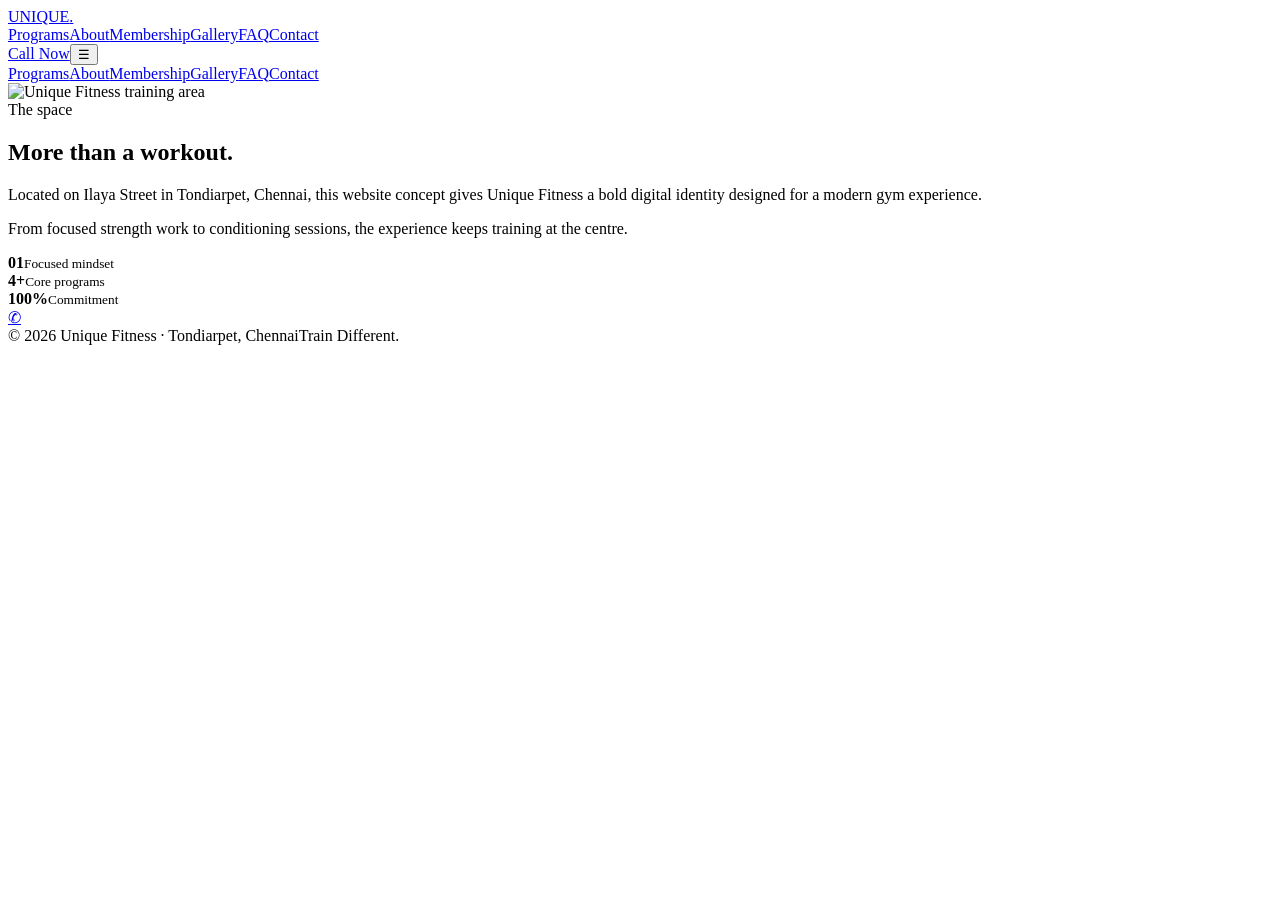
==== about.html @ 39874a00 "Add separate about.html page" ====
<!doctype html><html lang="en"><head><meta charset="utf-8"><meta name="viewport" content="width=device-width,initial-scale=1"><meta name="description" content="Unique Fitness Tondiarpet Chennai"><meta name="theme-color" content="#080808"><title>Unique Fitness | Tondiarpet</title><link rel="preconnect" href="https://fonts.googleapis.com"><link rel="preconnect" href="https://fonts.gstatic.com" crossorigin><link href="https://fonts.googleapis.com/css2?family=Inter:wght@400;500;600;700;800;900&display=swap" rel="stylesheet"><link rel="stylesheet" href="styles.css"></head><body><header class="nav"><div class="navin container"><a class="logo" href="index.html">UNIQUE<span>.</span></a><nav class="links"><a href="programs.html">Programs</a><a href="about.html">About</a><a href="membership.html">Membership</a><a href="gallery.html">Gallery</a><a href="faq.html">FAQ</a><a href="contact.html">Contact</a></nav><a class="btn" href="tel:+918778790980">Call Now</a><button class="menu" id="menuBtn">☰</button></div><div class="mobile-menu" id="mobileMenu"><a href="programs.html">Programs</a><a href="about.html">About</a><a href="membership.html">Membership</a><a href="gallery.html">Gallery</a><a href="faq.html">FAQ</a><a href="contact.html">Contact</a></div></header><main><section class="section"><div class="container about"><img class="reveal" src="https://cdn.fitimg.in/studios/studio1778489189-w6ghhswqowp0tx2ut1ac.jpg" alt="Unique Fitness training area"><div class="reveal"><div class="kicker">The space</div><h1>More than a workout.</h1><p>Located on Ilaya Street in Tondiarpet, Chennai, this website concept gives Unique Fitness a bold digital identity designed for a modern gym experience.</p><p>From focused strength work to conditioning sessions, the experience keeps training at the centre.</p><div class="stats"><div><b>01</b><small>Focused mindset</small></div><div><b>4+</b><small>Core programs</small></div><div><b>100%</b><small>Commitment</small></div></div></div></div></section></main><a class="float" href="https://wa.me/918778790980" target="_blank">✆</a><footer><div class="container foot"><span>© 2026 Unique Fitness · Tondiarpet, Chennai</span><span>Train Different.</span></div></footer><script src="script.js"></script></body></html>
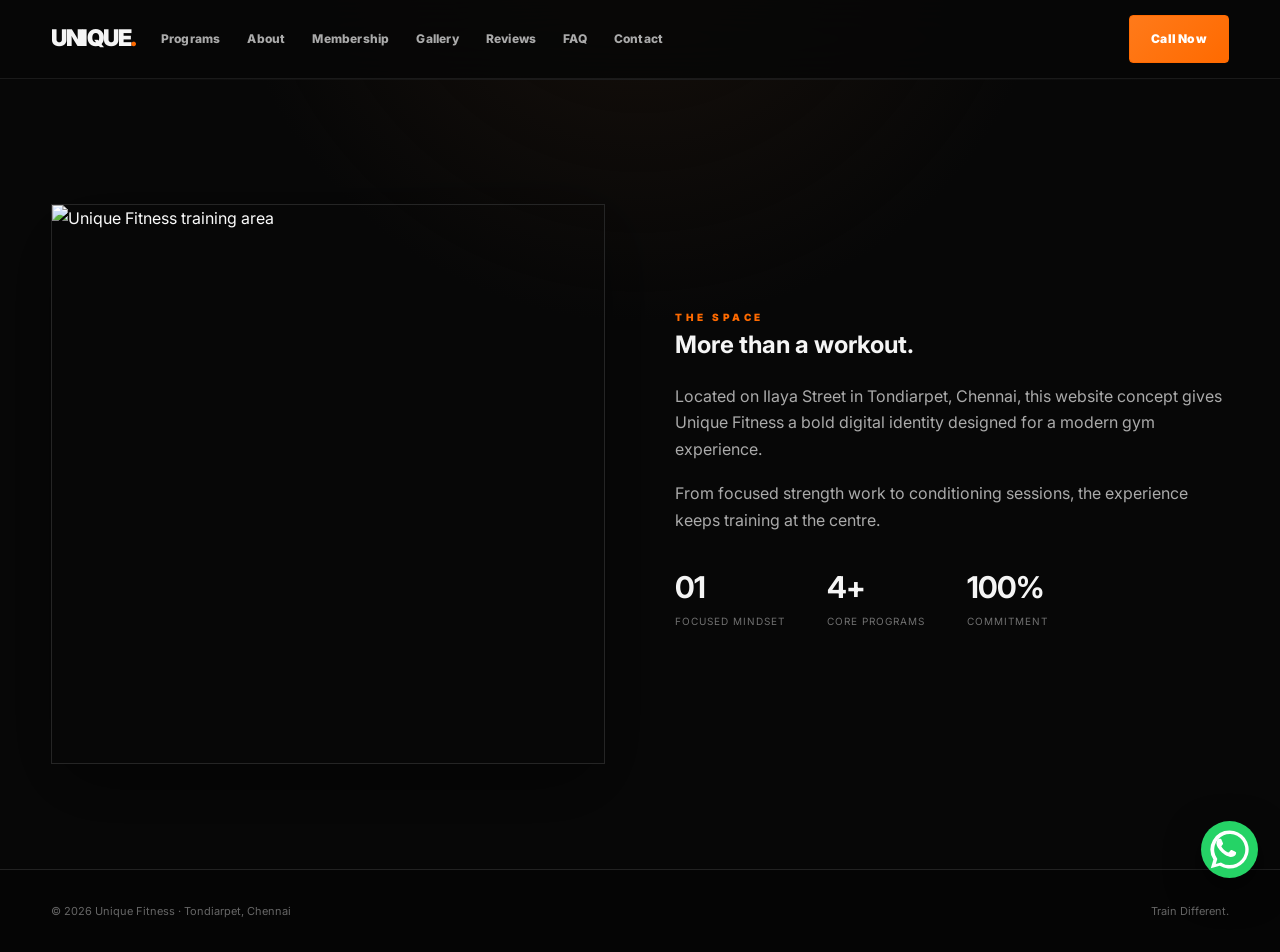
==== commit 5835fdcb: "Add Reviews navigation and exact WhatsApp-style floating icon" ====
--- a/about.html
+++ b/about.html
@@ -1 +1 @@
-<!doctype html><html lang="en"><head><meta charset="utf-8"><meta name="viewport" content="width=device-width,initial-scale=1"><meta name="description" content="Unique Fitness Tondiarpet Chennai"><meta name="theme-color" content="#080808"><title>Unique Fitness | Tondiarpet</title><link rel="preconnect" href="https://fonts.googleapis.com"><link rel="preconnect" href="https://fonts.gstatic.com" crossorigin><link href="https://fonts.googleapis.com/css2?family=Inter:wght@400;500;600;700;800;900&display=swap" rel="stylesheet"><link rel="stylesheet" href="styles.css"></head><body><header class="nav"><div class="navin container"><a class="logo" href="index.html">UNIQUE<span>.</span></a><nav class="links"><a href="programs.html">Programs</a><a href="about.html">About</a><a href="membership.html">Membership</a><a href="gallery.html">Gallery</a><a href="faq.html">FAQ</a><a href="contact.html">Contact</a></nav><a class="btn" href="tel:+918778790980">Call Now</a><button class="menu" id="menuBtn">☰</button></div><div class="mobile-menu" id="mobileMenu"><a href="programs.html">Programs</a><a href="about.html">About</a><a href="membership.html">Membership</a><a href="gallery.html">Gallery</a><a href="faq.html">FAQ</a><a href="contact.html">Contact</a></div></header><main><section class="section"><div class="container about"><img class="reveal" src="https://cdn.fitimg.in/studios/studio1778489189-w6ghhswqowp0tx2ut1ac.jpg" alt="Unique Fitness training area"><div class="reveal"><div class="kicker">The space</div><h1>More than a workout.</h1><p>Located on Ilaya Street in Tondiarpet, Chennai, this website concept gives Unique Fitness a bold digital identity designed for a modern gym experience.</p><p>From focused strength work to conditioning sessions, the experience keeps training at the centre.</p><div class="stats"><div><b>01</b><small>Focused mindset</small></div><div><b>4+</b><small>Core programs</small></div><div><b>100%</b><small>Commitment</small></div></div></div></div></section></main><a class="float" href="https://wa.me/918778790980" target="_blank">✆</a><footer><div class="container foot"><span>© 2026 Unique Fitness · Tondiarpet, Chennai</span><span>Train Different.</span></div></footer><script src="script.js"></script></body></html>+<!doctype html><html lang="en"><head><meta charset="utf-8"><meta name="viewport" content="width=device-width,initial-scale=1"><meta name="description" content="Unique Fitness Tondiarpet Chennai"><meta name="theme-color" content="#080808"><title>Unique Fitness | Tondiarpet</title><link rel="preconnect" href="https://fonts.googleapis.com"><link rel="preconnect" href="https://fonts.gstatic.com" crossorigin><link href="https://fonts.googleapis.com/css2?family=Inter:wght@400;500;600;700;800;900&display=swap" rel="stylesheet"><link rel="stylesheet" href="styles.css"></head><body><header class="nav"><div class="navin container"><a class="logo" href="index.html">UNIQUE<span>.</span></a><nav class="links"><a href="programs.html">Programs</a><a href="about.html">About</a><a href="membership.html">Membership</a><a href="gallery.html">Gallery</a><a href="reviews.html">Reviews</a><a href="faq.html">FAQ</a><a href="contact.html">Contact</a></nav><a class="btn" href="tel:+918778790980">Call Now</a><button class="menu" id="menuBtn">☰</button></div><div class="mobile-menu" id="mobileMenu"><a href="programs.html">Programs</a><a href="about.html">About</a><a href="membership.html">Membership</a><a href="gallery.html">Gallery</a><a href="reviews.html">Reviews</a><a href="faq.html">FAQ</a><a href="contact.html">Contact</a></div></header><main><section class="section"><div class="container about"><img class="reveal" src="https://cdn.fitimg.in/studios/studio1778489189-w6ghhswqowp0tx2ut1ac.jpg" alt="Unique Fitness training area"><div class="reveal"><div class="kicker">The space</div><h1>More than a workout.</h1><p>Located on Ilaya Street in Tondiarpet, Chennai, this website concept gives Unique Fitness a bold digital identity designed for a modern gym experience.</p><p>From focused strength work to conditioning sessions, the experience keeps training at the centre.</p><div class="stats"><div><b>01</b><small>Focused mindset</small></div><div><b>4+</b><small>Core programs</small></div><div><b>100%</b><small>Commitment</small></div></div></div></div></section></main><a class="float" href="https://wa.me/918778790980" target="_blank" rel="noopener" aria-label="Chat on WhatsApp"><svg viewBox="0 0 32 32" aria-hidden="true"><path fill="white" d="M19.11 17.19c-.27-.14-1.6-.79-1.85-.88-.25-.09-.43-.14-.61.14-.18.27-.7.88-.86 1.06-.16.18-.32.2-.59.07-.27-.14-1.14-.42-2.17-1.34-.8-.71-1.34-1.58-1.5-1.85-.16-.27-.02-.42.12-.56.12-.12.27-.32.41-.48.14-.16.18-.27.27-.45.09-.18.05-.34-.02-.48-.07-.14-.61-1.47-.84-2.01-.22-.53-.45-.46-.61-.47h-.52c-.18 0-.48.07-.73.34-.25.27-.95.93-.95 2.26s.98 2.62 1.11 2.8c.14.18 1.92 2.93 4.65 4.11.65.28 1.16.45 1.56.58.65.21 1.24.18 1.71.11.52-.08 1.6-.66 1.82-1.29.23-.63.23-1.17.16-1.29-.07-.11-.25-.18-.52-.32z"/><path fill="white" d="M16.02 5.33a10.67 10.67 0 0 0-9.05 16.32L5.5 26.5l4.99-1.42a10.67 10.67 0 1 0 5.53-19.75zm0 19.42a8.73 8.73 0 0 1-4.45-1.22l-.32-.19-2.96.84.86-2.88-.21-.33a8.73 8.73 0 1 1 7.08 3.78z"/></svg></a><footer><div class="container foot"><span>© 2026 Unique Fitness · Tondiarpet, Chennai</span><span>Train Different.</span></div></footer><script src="script.js"></script></body></html>
--- a/styles.css
+++ b/styles.css
@@ -0,0 +1,158 @@
+:root{
+  --bg:#070707;--bg2:#0b0b0b;--panel:#101010;--panel2:#141414;--line:#242424;
+  --line2:#303030;--muted:#969696;--muted2:#6f6f6f;--orange:#ff6a00;--orange2:#ff7a1a;
+  --white:#f5f5f5;--shadow:0 24px 70px rgba(0,0,0,.45)
+}
+*{box-sizing:border-box;margin:0;padding:0}
+html{scroll-behavior:smooth;background:var(--bg)}
+body{font-family:Inter,Arial,sans-serif;background:radial-gradient(circle at 50% -10%,#17100b 0,transparent 34%),var(--bg);color:var(--white);line-height:1.65;overflow-x:hidden}
+body:before{content:"";position:fixed;inset:0;pointer-events:none;opacity:.035;background-image:linear-gradient(rgba(255,255,255,.5) 1px,transparent 1px),linear-gradient(90deg,rgba(255,255,255,.5) 1px,transparent 1px);background-size:60px 60px;mask-image:linear-gradient(to bottom,#000,transparent 75%);z-index:-1}
+a{text-decoration:none;color:inherit}
+img{display:block;max-width:100%}
+button,input,textarea{font:inherit}
+.container{width:min(1180px,92%);margin:auto}
+
+/* Navigation */
+.nav{position:sticky;top:0;z-index:99;background:rgba(7,7,7,.82);backdrop-filter:blur(20px);border-bottom:1px solid rgba(255,255,255,.08)}
+.navin{height:78px;display:flex;align-items:center;justify-content:space-between;gap:25px}
+.logo{font-size:23px;font-weight:900;letter-spacing:-1.5px}
+.logo span,.orange{color:var(--orange)}
+.links{display:flex;align-items:center;gap:27px;color:#aaa;font-size:12px;font-weight:800;letter-spacing:.2px}
+.links a{position:relative;transition:.25s}
+.links a:after{content:"";position:absolute;left:0;right:100%;bottom:-9px;height:2px;background:var(--orange);transition:.25s}
+.links a:hover{color:#fff}.links a:hover:after{right:0}
+.navin>.btn{margin-left:auto}
+.btn{display:inline-flex;align-items:center;justify-content:center;gap:8px;background:linear-gradient(135deg,var(--orange2),var(--orange));color:#fff;border:1px solid var(--orange);padding:13px 21px;border-radius:4px;font-size:12px;font-weight:900;letter-spacing:.2px;transition:transform .25s,box-shadow .25s,filter .25s}
+.btn:hover{transform:translateY(-3px);box-shadow:0 12px 28px rgba(255,106,0,.2);filter:brightness(1.08)}
+.btn.outline{background:rgba(255,255,255,.02);border-color:#454545;color:#eee}
+.btn.outline:hover{border-color:var(--orange);background:rgba(255,106,0,.06)}
+.menu{display:none;background:none;border:0;color:#fff;font-size:26px;cursor:pointer}
+.mobile-menu{display:none}
+
+/* Global sections */
+main{position:relative}
+.section{padding:105px 0;position:relative}
+.section:before{content:"";position:absolute;top:0;left:4%;right:4%;height:1px;background:linear-gradient(90deg,transparent,#1d1d1d,transparent)}
+.head{margin-bottom:48px}
+.head h1,.head h2{font-size:clamp(42px,6vw,72px);line-height:.98;letter-spacing:-4px;margin:11px 0 16px}
+.kicker{color:var(--orange);font-size:10px;font-weight:900;letter-spacing:3.5px;text-transform:uppercase}
+.muted{color:var(--muted);max-width:650px}
+.demo-note{font-size:10px;color:#666;margin:13px 0}
+
+/* Cards */
+.grid3,.grid4,.plans,.contact{display:grid;gap:15px}
+.grid3{grid-template-columns:repeat(3,1fr)}
+.grid4{grid-template-columns:repeat(4,1fr)}
+.plans{grid-template-columns:repeat(3,1fr)}
+.card,.plan,.contact-card,.faq{background:linear-gradient(145deg,rgba(255,255,255,.035),rgba(255,255,255,.012));border:1px solid var(--line);box-shadow:0 10px 40px rgba(0,0,0,.18)}
+.card{min-height:225px;padding:30px;position:relative;overflow:hidden;transition:.3s}
+.card:before{content:"";position:absolute;inset:auto -30% -65% 20%;height:150px;background:radial-gradient(circle,rgba(255,106,0,.14),transparent 65%);opacity:0;transition:.3s}
+.card:hover{border-color:rgba(255,106,0,.65);transform:translateY(-7px);box-shadow:var(--shadow)}
+.card:hover:before{opacity:1}
+.card h3{margin:48px 0 9px;font-size:20px;letter-spacing:-.5px}
+.card p{color:#8d8d8d;font-size:13px;line-height:1.7}
+.icon{color:var(--orange);font-size:25px;font-weight:700}
+.num{position:absolute;right:22px;top:19px;color:#444;font-size:10px;font-weight:900;letter-spacing:1px}
+
+/* About */
+.about{display:grid;grid-template-columns:1fr 1fr;gap:70px;align-items:center}
+.about img{height:560px;width:100%;object-fit:cover;border:1px solid #292929;box-shadow:var(--shadow);filter:saturate(.9) contrast(1.05)}
+.about p{color:#aaa;margin:18px 0}
+.stats{display:flex;gap:42px;margin:30px 0}
+.stats b{font-size:30px;letter-spacing:-1px}
+.stats small{display:block;color:#707070;font-size:10px;text-transform:uppercase;letter-spacing:1px}
+
+/* Membership */
+.plan{padding:32px;position:relative;transition:.3s}
+.plan:hover{transform:translateY(-6px);border-color:#444}
+.plan.featured{border-color:var(--orange);box-shadow:0 20px 60px rgba(255,106,0,.08)}
+.plan h3{font-size:21px}
+.price{font-size:30px;font-weight:900;margin:20px 0 7px;letter-spacing:-1px}
+.price small{font-size:10px;color:#777;font-weight:500}
+.plan ul{list-style:none;margin:18px 0 28px}
+.plan li{padding:10px 0;border-bottom:1px solid #222;color:#999;font-size:13px}
+.plan li:before{content:"✓";color:var(--orange);font-weight:900;margin-right:10px}
+.badge{position:absolute;right:18px;top:18px;background:var(--orange);color:#080808;padding:6px 9px;font-size:8px;font-weight:900;letter-spacing:1px}
+
+/* Gallery */
+.gallery{display:grid;grid-template-columns:1.4fr 1fr 1fr;grid-template-rows:270px 270px;gap:12px}
+.gallery img{width:100%;height:100%;object-fit:cover;border:1px solid #222;filter:saturate(.8);transition:.4s}
+.gallery img:hover{filter:saturate(1) brightness(1.12);transform:scale(1.01)}
+.gallery img:first-child{grid-row:span 2}
+
+/* FAQ */
+.faq{padding:0 28px}
+.faq details{padding:23px 0;border-bottom:1px solid #282828}
+.faq details:last-child{border-bottom:0}
+.faq summary{cursor:pointer;font-weight:800;list-style:none;display:flex;justify-content:space-between;gap:25px}
+.faq summary::-webkit-details-marker{display:none}
+.faq summary:after{content:"+";color:var(--orange);font-size:20px}
+.faq details[open] summary:after{content:"−"}
+.faq p{color:#8d8d8d;padding:14px 35px 2px 0;font-size:13px}
+
+/* Contact */
+.contact{grid-template-columns:1fr 1fr;gap:18px}
+.contact-card{padding:28px;margin-bottom:14px}
+.contact-card h3{margin-bottom:7px}
+.contact-card p{color:#999;font-size:13px}
+.contact-card a{color:var(--orange);font-weight:800}
+.form{background:linear-gradient(145deg,#121212,#0d0d0d);border:1px solid #272727;padding:28px;box-shadow:var(--shadow)}
+.field{margin-bottom:14px}
+.field label{display:block;color:#777;font-size:10px;font-weight:800;text-transform:uppercase;letter-spacing:1px;margin-bottom:7px}
+.field input,.field textarea{width:100%;background:#080808;border:1px solid #292929;color:#fff;padding:13px;border-radius:3px;outline:none;transition:.2s}
+.field input:focus,.field textarea:focus{border-color:var(--orange);box-shadow:0 0 0 3px rgba(255,106,0,.08)}
+.field textarea{min-height:115px;resize:vertical}
+.form .btn{width:100%}
+.map{width:100%;height:410px;border:1px solid #242424;filter:grayscale(1) contrast(1.05);box-shadow:var(--shadow)}
+
+/* CTA */
+.cta{background:linear-gradient(135deg,#ff7614,#e95700);color:#080808;padding:62px;display:flex;align-items:center;justify-content:space-between;gap:30px;position:relative;overflow:hidden;box-shadow:0 25px 70px rgba(255,106,0,.1)}
+.cta:after{content:"";position:absolute;width:400px;height:400px;right:-130px;top:-210px;border:1px solid rgba(0,0,0,.16);border-radius:50%;box-shadow:0 0 0 45px rgba(0,0,0,.06),0 0 0 90px rgba(0,0,0,.04)}
+.cta>*{position:relative;z-index:1}
+.cta h2{font-size:clamp(36px,5vw,62px);line-height:.95;letter-spacing:-3px}
+.cta .kicker{color:#111}
+
+/* Floating + footer */
+.float{position:fixed;right:22px;bottom:22px;background:#25d366;color:#fff;width:57px;height:57px;border-radius:50%;display:grid;place-items:center;z-index:90;font-size:21px;box-shadow:0 12px 35px rgba(0,0,0,.55);transition:.25s}
+.float:hover{transform:translateY(-4px) scale(1.04)}
+footer{border-top:1px solid #222;padding:32px 0;color:#666;font-size:11px;background:#050505}
+.foot{display:flex;justify-content:space-between;gap:20px}
+
+/* Inner page polish */
+main>.section:first-child{padding-top:125px}
+main>.section:first-child .head{max-width:800px}
+main>.section:first-child .head h1{font-size:clamp(52px,8vw,88px)}
+.reveal{opacity:0;transform:translateY(20px);transition:opacity .7s ease,transform .7s ease}
+.reveal.show{opacity:1;transform:none}
+
+/* Responsive */
+@media(max-width:850px){
+  .navin{height:70px}
+  .links,.navin>.btn{display:none}
+  .menu{display:block;margin-left:auto}
+  .mobile-menu.open{display:block;background:rgba(10,10,10,.98);padding:15px 4%;border-bottom:1px solid #222}
+  .mobile-menu a{display:block;padding:12px 0;color:#ccc;font-size:13px;font-weight:700;border-bottom:1px solid #1d1d1d}
+  .grid3,.grid4,.plans,.about,.contact{grid-template-columns:1fr 1fr}
+  .gallery{grid-template-columns:1fr 1fr;grid-template-rows:220px 220px}
+  .gallery img:first-child{grid-row:span 1}
+  .about{gap:35px}
+  .about img{height:430px}
+  .cta{padding:42px}
+}
+@media(max-width:520px){
+  .container{width:min(92%,390px)}
+  .section{padding:78px 0}
+  main>.section:first-child{padding-top:92px}
+  .head h1,.head h2{letter-spacing:-3px}
+  .grid3,.grid4,.plans,.about,.contact{grid-template-columns:1fr}
+  .gallery{grid-template-columns:1fr;grid-template-rows:auto}
+  .gallery img,.gallery img:first-child{height:235px;grid-row:auto}
+  .about img{height:340px}
+  .stats{gap:22px}
+  .stats b{font-size:24px}
+  .cta{padding:34px 27px;display:block}
+  .cta .btn{margin-top:25px}
+  .foot{display:block}
+  .foot span{display:block;margin:6px 0}
+  .float{right:16px;bottom:16px}
+}
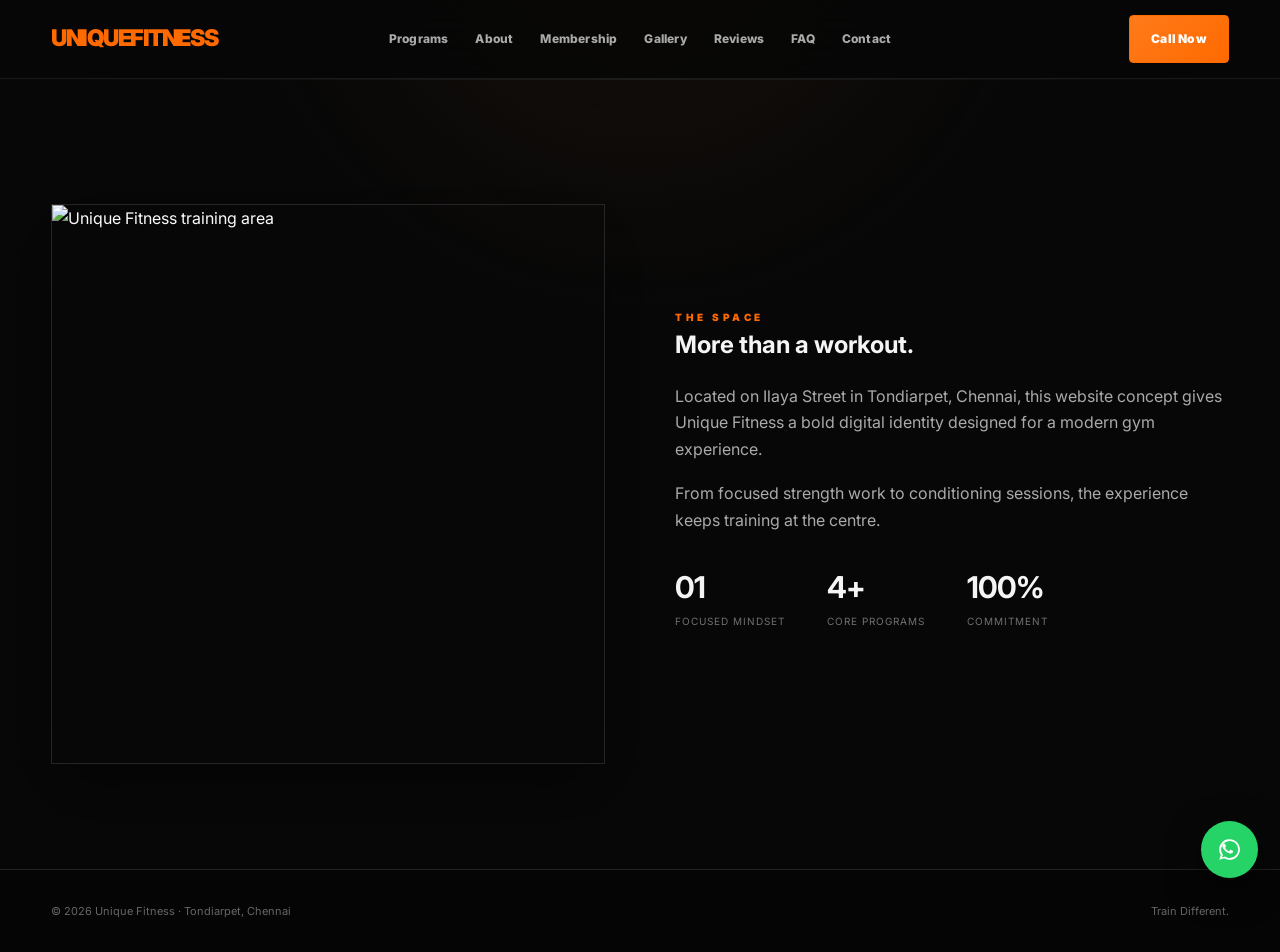
==== commit e8fb5710: "Update header logo to Unique Fitness branding" ====
--- a/about.html
+++ b/about.html
@@ -1 +1 @@
-<!doctype html><html lang="en"><head><meta charset="utf-8"><meta name="viewport" content="width=device-width,initial-scale=1"><meta name="description" content="Unique Fitness Tondiarpet Chennai"><meta name="theme-color" content="#080808"><title>Unique Fitness | Tondiarpet</title><link rel="preconnect" href="https://fonts.googleapis.com"><link rel="preconnect" href="https://fonts.gstatic.com" crossorigin><link href="https://fonts.googleapis.com/css2?family=Inter:wght@400;500;600;700;800;900&display=swap" rel="stylesheet"><link rel="stylesheet" href="styles.css"></head><body><header class="nav"><div class="navin container"><a class="logo" href="index.html">UNIQUE<span>.</span></a><nav class="links"><a href="programs.html">Programs</a><a href="about.html">About</a><a href="membership.html">Membership</a><a href="gallery.html">Gallery</a><a href="reviews.html">Reviews</a><a href="faq.html">FAQ</a><a href="contact.html">Contact</a></nav><a class="btn" href="tel:+918778790980">Call Now</a><button class="menu" id="menuBtn">☰</button></div><div class="mobile-menu" id="mobileMenu"><a href="programs.html">Programs</a><a href="about.html">About</a><a href="membership.html">Membership</a><a href="gallery.html">Gallery</a><a href="reviews.html">Reviews</a><a href="faq.html">FAQ</a><a href="contact.html">Contact</a></div></header><main><section class="section"><div class="container about"><img class="reveal" src="https://cdn.fitimg.in/studios/studio1778489189-w6ghhswqowp0tx2ut1ac.jpg" alt="Unique Fitness training area"><div class="reveal"><div class="kicker">The space</div><h1>More than a workout.</h1><p>Located on Ilaya Street in Tondiarpet, Chennai, this website concept gives Unique Fitness a bold digital identity designed for a modern gym experience.</p><p>From focused strength work to conditioning sessions, the experience keeps training at the centre.</p><div class="stats"><div><b>01</b><small>Focused mindset</small></div><div><b>4+</b><small>Core programs</small></div><div><b>100%</b><small>Commitment</small></div></div></div></div></section></main><a class="float" href="https://wa.me/918778790980" target="_blank" rel="noopener" aria-label="Chat on WhatsApp"><svg viewBox="0 0 32 32" aria-hidden="true"><path fill="white" d="M19.11 17.19c-.27-.14-1.6-.79-1.85-.88-.25-.09-.43-.14-.61.14-.18.27-.7.88-.86 1.06-.16.18-.32.2-.59.07-.27-.14-1.14-.42-2.17-1.34-.8-.71-1.34-1.58-1.5-1.85-.16-.27-.02-.42.12-.56.12-.12.27-.32.41-.48.14-.16.18-.27.27-.45.09-.18.05-.34-.02-.48-.07-.14-.61-1.47-.84-2.01-.22-.53-.45-.46-.61-.47h-.52c-.18 0-.48.07-.73.34-.25.27-.95.93-.95 2.26s.98 2.62 1.11 2.8c.14.18 1.92 2.93 4.65 4.11.65.28 1.16.45 1.56.58.65.21 1.24.18 1.71.11.52-.08 1.6-.66 1.82-1.29.23-.63.23-1.17.16-1.29-.07-.11-.25-.18-.52-.32z"/><path fill="white" d="M16.02 5.33a10.67 10.67 0 0 0-9.05 16.32L5.5 26.5l4.99-1.42a10.67 10.67 0 1 0 5.53-19.75zm0 19.42a8.73 8.73 0 0 1-4.45-1.22l-.32-.19-2.96.84.86-2.88-.21-.33a8.73 8.73 0 1 1 7.08 3.78z"/></svg></a><footer><div class="container foot"><span>© 2026 Unique Fitness · Tondiarpet, Chennai</span><span>Train Different.</span></div></footer><script src="script.js"></script></body></html>+<!doctype html><html lang="en"><head><meta charset="utf-8"><meta name="viewport" content="width=device-width,initial-scale=1"><meta name="description" content="Unique Fitness Tondiarpet Chennai"><meta name="theme-color" content="#080808"><title>Unique Fitness | Tondiarpet</title><link rel="preconnect" href="https://fonts.googleapis.com"><link rel="preconnect" href="https://fonts.gstatic.com" crossorigin><link href="https://fonts.googleapis.com/css2?family=Inter:wght@400;500;600;700;800;900&display=swap" rel="stylesheet"><link rel="stylesheet" href="styles.css"></head><body><header class="nav"><div class="navin container"><a class="logo" href="index.html" aria-label="Unique Fitness"><span class="logo-line logo-top">UNI<span class="logo-accent">Q</span>UE</span><span class="logo-line logo-bottom">FITN<span class="logo-accent">E</span>SS</span></a><nav class="links"><a href="programs.html">Programs</a><a href="about.html">About</a><a href="membership.html">Membership</a><a href="gallery.html">Gallery</a><a href="reviews.html">Reviews</a><a href="faq.html">FAQ</a><a href="contact.html">Contact</a></nav><a class="btn" href="tel:+918778790980">Call Now</a><button class="menu" id="menuBtn">☰</button></div><div class="mobile-menu" id="mobileMenu"><a href="programs.html">Programs</a><a href="about.html">About</a><a href="membership.html">Membership</a><a href="gallery.html">Gallery</a><a href="reviews.html">Reviews</a><a href="faq.html">FAQ</a><a href="contact.html">Contact</a></div></header><main><section class="section"><div class="container about"><img class="reveal" src="https://cdn.fitimg.in/studios/studio1778489189-w6ghhswqowp0tx2ut1ac.jpg" alt="Unique Fitness training area"><div class="reveal"><div class="kicker">The space</div><h1>More than a workout.</h1><p>Located on Ilaya Street in Tondiarpet, Chennai, this website concept gives Unique Fitness a bold digital identity designed for a modern gym experience.</p><p>From focused strength work to conditioning sessions, the experience keeps training at the centre.</p><div class="stats"><div><b>01</b><small>Focused mindset</small></div><div><b>4+</b><small>Core programs</small></div><div><b>100%</b><small>Commitment</small></div></div></div></div></section></main><a class="float" href="https://wa.me/918778790980" target="_blank" rel="noopener" aria-label="Chat on WhatsApp"><svg viewBox="0 0 32 32" aria-hidden="true"><path fill="white" d="M19.11 17.19c-.27-.14-1.6-.79-1.85-.88-.25-.09-.43-.14-.61.14-.18.27-.7.88-.86 1.06-.16.18-.32.2-.59.07-.27-.14-1.14-.42-2.17-1.34-.8-.71-1.34-1.58-1.5-1.85-.16-.27-.02-.42.12-.56.12-.12.27-.32.41-.48.14-.16.18-.27.27-.45.09-.18.05-.34-.02-.48-.07-.14-.61-1.47-.84-2.01-.22-.53-.45-.46-.61-.47h-.52c-.18 0-.48.07-.73.34-.25.27-.95.93-.95 2.26s.98 2.62 1.11 2.8c.14.18 1.92 2.93 4.65 4.11.65.28 1.16.45 1.56.58.65.21 1.24.18 1.71.11.52-.08 1.6-.66 1.82-1.29.23-.63.23-1.17.16-1.29-.07-.11-.25-.18-.52-.32z"/><path fill="white" d="M16.02 5.33a10.67 10.67 0 0 0-9.05 16.32L5.5 26.5l4.99-1.42a10.67 10.67 0 1 0 5.53-19.75zm0 19.42a8.73 8.73 0 0 1-4.45-1.22l-.32-.19-2.96.84.86-2.88-.21-.33a8.73 8.73 0 1 1 7.08 3.78z"/></svg></a><footer><div class="container foot"><span>© 2026 Unique Fitness · Tondiarpet, Chennai</span><span>Train Different.</span></div></footer><script src="script.js"></script></body></html>
--- a/styles.css
+++ b/styles.css
@@ -17,7 +17,7 @@
 .navin{height:78px;display:flex;align-items:center;justify-content:space-between;gap:25px}
 .logo{font-size:23px;font-weight:900;letter-spacing:-1.5px}
 .logo span,.orange{color:var(--orange)}
-.links{display:flex;align-items:center;gap:27px;color:#aaa;font-size:12px;font-weight:800;letter-spacing:.2px}
+.links{display:flex;align-items:center;gap:27px;color:#aaa;font-size:12px;font-weight:800;letter-spacing:.2px;position:absolute;left:50%;transform:translateX(-50%)}
 .links a{position:relative;transition:.25s}
 .links a:after{content:"";position:absolute;left:0;right:100%;bottom:-9px;height:2px;background:var(--orange);transition:.25s}
 .links a:hover{color:#fff}.links a:hover:after{right:0}
@@ -114,7 +114,7 @@
 
 /* Floating + footer */
 .float{position:fixed;right:22px;bottom:22px;background:#25d366;color:#fff;width:57px;height:57px;border-radius:50%;display:grid;place-items:center;z-index:90;font-size:21px;box-shadow:0 12px 35px rgba(0,0,0,.55);transition:.25s}
-.float:hover{transform:translateY(-4px) scale(1.04)}
+.float svg{width:31px;height:31px;display:block}.float:hover{transform:translateY(-4px) scale(1.04)}
 footer{border-top:1px solid #222;padding:32px 0;color:#666;font-size:11px;background:#050505}
 .foot{display:flex;justify-content:space-between;gap:20px}
 
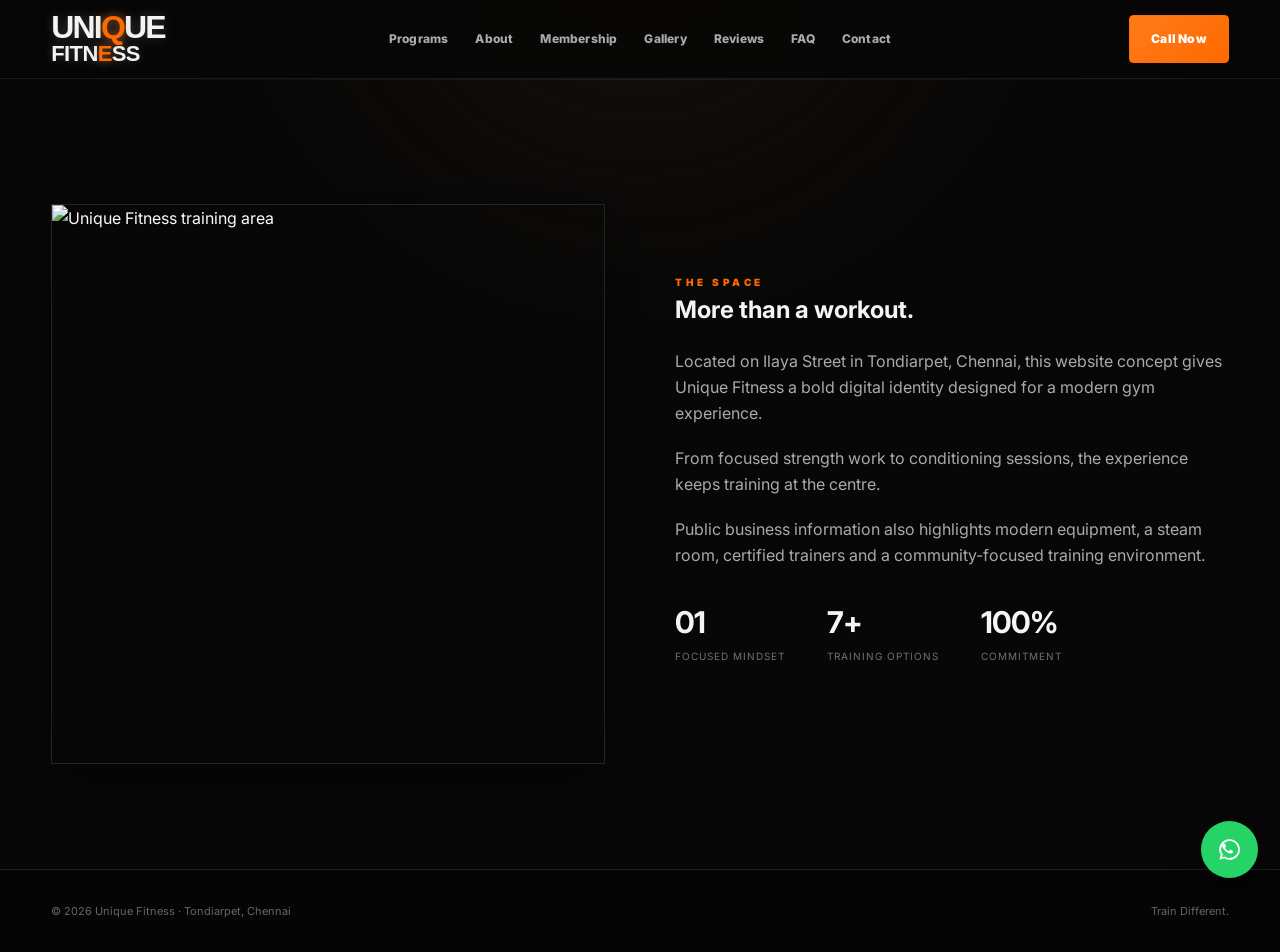
==== commit c10ff944: "Add public gym details and training options" ====
--- a/about.html
+++ b/about.html
@@ -1 +1 @@
-<!doctype html><html lang="en"><head><meta charset="utf-8"><meta name="viewport" content="width=device-width,initial-scale=1"><meta name="description" content="Unique Fitness Tondiarpet Chennai"><meta name="theme-color" content="#080808"><title>Unique Fitness | Tondiarpet</title><link rel="preconnect" href="https://fonts.googleapis.com"><link rel="preconnect" href="https://fonts.gstatic.com" crossorigin><link href="https://fonts.googleapis.com/css2?family=Inter:wght@400;500;600;700;800;900&display=swap" rel="stylesheet"><link rel="stylesheet" href="styles.css"></head><body><header class="nav"><div class="navin container"><a class="logo" href="index.html" aria-label="Unique Fitness"><span class="logo-line logo-top">UNI<span class="logo-accent">Q</span>UE</span><span class="logo-line logo-bottom">FITN<span class="logo-accent">E</span>SS</span></a><nav class="links"><a href="programs.html">Programs</a><a href="about.html">About</a><a href="membership.html">Membership</a><a href="gallery.html">Gallery</a><a href="reviews.html">Reviews</a><a href="faq.html">FAQ</a><a href="contact.html">Contact</a></nav><a class="btn" href="tel:+918778790980">Call Now</a><button class="menu" id="menuBtn">☰</button></div><div class="mobile-menu" id="mobileMenu"><a href="programs.html">Programs</a><a href="about.html">About</a><a href="membership.html">Membership</a><a href="gallery.html">Gallery</a><a href="reviews.html">Reviews</a><a href="faq.html">FAQ</a><a href="contact.html">Contact</a></div></header><main><section class="section"><div class="container about"><img class="reveal" src="https://cdn.fitimg.in/studios/studio1778489189-w6ghhswqowp0tx2ut1ac.jpg" alt="Unique Fitness training area"><div class="reveal"><div class="kicker">The space</div><h1>More than a workout.</h1><p>Located on Ilaya Street in Tondiarpet, Chennai, this website concept gives Unique Fitness a bold digital identity designed for a modern gym experience.</p><p>From focused strength work to conditioning sessions, the experience keeps training at the centre.</p><div class="stats"><div><b>01</b><small>Focused mindset</small></div><div><b>4+</b><small>Core programs</small></div><div><b>100%</b><small>Commitment</small></div></div></div></div></section></main><a class="float" href="https://wa.me/918778790980" target="_blank" rel="noopener" aria-label="Chat on WhatsApp"><svg viewBox="0 0 32 32" aria-hidden="true"><path fill="white" d="M19.11 17.19c-.27-.14-1.6-.79-1.85-.88-.25-.09-.43-.14-.61.14-.18.27-.7.88-.86 1.06-.16.18-.32.2-.59.07-.27-.14-1.14-.42-2.17-1.34-.8-.71-1.34-1.58-1.5-1.85-.16-.27-.02-.42.12-.56.12-.12.27-.32.41-.48.14-.16.18-.27.27-.45.09-.18.05-.34-.02-.48-.07-.14-.61-1.47-.84-2.01-.22-.53-.45-.46-.61-.47h-.52c-.18 0-.48.07-.73.34-.25.27-.95.93-.95 2.26s.98 2.62 1.11 2.8c.14.18 1.92 2.93 4.65 4.11.65.28 1.16.45 1.56.58.65.21 1.24.18 1.71.11.52-.08 1.6-.66 1.82-1.29.23-.63.23-1.17.16-1.29-.07-.11-.25-.18-.52-.32z"/><path fill="white" d="M16.02 5.33a10.67 10.67 0 0 0-9.05 16.32L5.5 26.5l4.99-1.42a10.67 10.67 0 1 0 5.53-19.75zm0 19.42a8.73 8.73 0 0 1-4.45-1.22l-.32-.19-2.96.84.86-2.88-.21-.33a8.73 8.73 0 1 1 7.08 3.78z"/></svg></a><footer><div class="container foot"><span>© 2026 Unique Fitness · Tondiarpet, Chennai</span><span>Train Different.</span></div></footer><script src="script.js"></script></body></html>+<!doctype html><html lang="en"><head><meta charset="utf-8"><meta name="viewport" content="width=device-width,initial-scale=1"><meta name="description" content="Unique Fitness Tondiarpet Chennai"><meta name="theme-color" content="#080808"><title>Unique Fitness | Tondiarpet</title><link rel="preconnect" href="https://fonts.googleapis.com"><link rel="preconnect" href="https://fonts.gstatic.com" crossorigin><link href="https://fonts.googleapis.com/css2?family=Inter:wght@400;500;600;700;800;900&display=swap" rel="stylesheet"><link rel="stylesheet" href="styles.css"></head><body><header class="nav"><div class="navin container"><a class="logo" href="index.html" aria-label="Unique Fitness"><span class="logo-line logo-top">UNI<span class="logo-accent">Q</span>UE</span><span class="logo-line logo-bottom">FITN<span class="logo-accent">E</span>SS</span></a><nav class="links"><a href="programs.html">Programs</a><a href="about.html">About</a><a href="membership.html">Membership</a><a href="gallery.html">Gallery</a><a href="reviews.html">Reviews</a><a href="faq.html">FAQ</a><a href="contact.html">Contact</a></nav><a class="btn" href="tel:+918778790980">Call Now</a><button class="menu" id="menuBtn">☰</button></div><div class="mobile-menu" id="mobileMenu"><a href="programs.html">Programs</a><a href="about.html">About</a><a href="membership.html">Membership</a><a href="gallery.html">Gallery</a><a href="reviews.html">Reviews</a><a href="faq.html">FAQ</a><a href="contact.html">Contact</a></div></header><main><section class="section"><div class="container about"><img class="reveal" src="https://cdn.fitimg.in/studios/studio1778489189-w6ghhswqowp0tx2ut1ac.jpg" alt="Unique Fitness training area"><div class="reveal"><div class="kicker">The space</div><h1>More than a workout.</h1><p>Located on Ilaya Street in Tondiarpet, Chennai, this website concept gives Unique Fitness a bold digital identity designed for a modern gym experience.</p><p>From focused strength work to conditioning sessions, the experience keeps training at the centre.</p><p>Public business information also highlights modern equipment, a steam room, certified trainers and a community-focused training environment.</p><div class="stats"><div><b>01</b><small>Focused mindset</small></div><div><b>7+</b><small>Training options</small></div><div><b>100%</b><small>Commitment</small></div></div></div></div></section></main><a class="float" href="https://wa.me/918778790980" target="_blank" rel="noopener" aria-label="Chat on WhatsApp"><svg viewBox="0 0 32 32" aria-hidden="true"><path fill="white" d="M19.11 17.19c-.27-.14-1.6-.79-1.85-.88-.25-.09-.43-.14-.61.14-.18.27-.7.88-.86 1.06-.16.18-.32.2-.59.07-.27-.14-1.14-.42-2.17-1.34-.8-.71-1.34-1.58-1.5-1.85-.16-.27-.02-.42.12-.56.12-.12.27-.32.41-.48.14-.16.18-.27.27-.45.09-.18.05-.34-.02-.48-.07-.14-.61-1.47-.84-2.01-.22-.53-.45-.46-.61-.47h-.52c-.18 0-.48.07-.73.34-.25.27-.95.93-.95 2.26s.98 2.62 1.11 2.8c.14.18 1.92 2.93 4.65 4.11.65.28 1.16.45 1.56.58.65.21 1.24.18 1.71.11.52-.08 1.6-.66 1.82-1.29.23-.63.23-1.17.16-1.29-.07-.11-.25-.18-.52-.32z"/><path fill="white" d="M16.02 5.33a10.67 10.67 0 0 0-9.05 16.32L5.5 26.5l4.99-1.42a10.67 10.67 0 1 0 5.53-19.75zm0 19.42a8.73 8.73 0 0 1-4.45-1.22l-.32-.19-2.96.84.86-2.88-.21-.33a8.73 8.73 0 1 1 7.08 3.78z"/></svg></a><footer><div class="container foot"><span>© 2026 Unique Fitness · Tondiarpet, Chennai</span><span>Train Different.</span></div></footer><script src="script.js"></script></body></html>
--- a/styles.css
+++ b/styles.css
@@ -15,8 +15,7 @@
 /* Navigation */
 .nav{position:sticky;top:0;z-index:99;background:rgba(7,7,7,.82);backdrop-filter:blur(20px);border-bottom:1px solid rgba(255,255,255,.08)}
 .navin{height:78px;display:flex;align-items:center;justify-content:space-between;gap:25px}
-.logo{font-size:23px;font-weight:900;letter-spacing:-1.5px}
-.logo span,.orange{color:var(--orange)}
+.logo{display:flex;flex-direction:column;justify-content:center;line-height:.78;font-family:"Arial Narrow",Arial,sans-serif;font-weight:900;letter-spacing:-1px;text-transform:uppercase;filter:drop-shadow(0 0 5px rgba(255,255,255,.2))}.logo-line{display:block;color:#f4f4f4}.logo-top{font-size:32px;letter-spacing:-1.8px}.logo-bottom{font-size:22px;letter-spacing:-.6px;margin-top:5px}.logo-accent{color:var(--orange);filter:drop-shadow(0 0 4px rgba(255,106,0,.45))}.orange{color:var(--orange)}
 .links{display:flex;align-items:center;gap:27px;color:#aaa;font-size:12px;font-weight:800;letter-spacing:.2px;position:absolute;left:50%;transform:translateX(-50%)}
 .links a{position:relative;transition:.25s}
 .links a:after{content:"";position:absolute;left:0;right:100%;bottom:-9px;height:2px;background:var(--orange);transition:.25s}
@@ -103,7 +102,7 @@
 .field input:focus,.field textarea:focus{border-color:var(--orange);box-shadow:0 0 0 3px rgba(255,106,0,.08)}
 .field textarea{min-height:115px;resize:vertical}
 .form .btn{width:100%}
-.map{width:100%;height:410px;border:1px solid #242424;filter:grayscale(1) contrast(1.05);box-shadow:var(--shadow)}
+.map{width:100%;height:320px;border:1px solid #242424;filter:none;box-shadow:var(--shadow)}
 
 /* CTA */
 .cta{background:linear-gradient(135deg,#ff7614,#e95700);color:#080808;padding:62px;display:flex;align-items:center;justify-content:space-between;gap:30px;position:relative;overflow:hidden;box-shadow:0 25px 70px rgba(255,106,0,.1)}
@@ -156,3 +155,5 @@
   .foot span{display:block;margin:6px 0}
   .float{right:16px;bottom:16px}
 }
+
+.contact-layout{grid-template-columns:1fr 1fr}.contact-layout+.map{margin-top:18px}@media(max-width:850px){.contact-layout{grid-template-columns:1fr}}
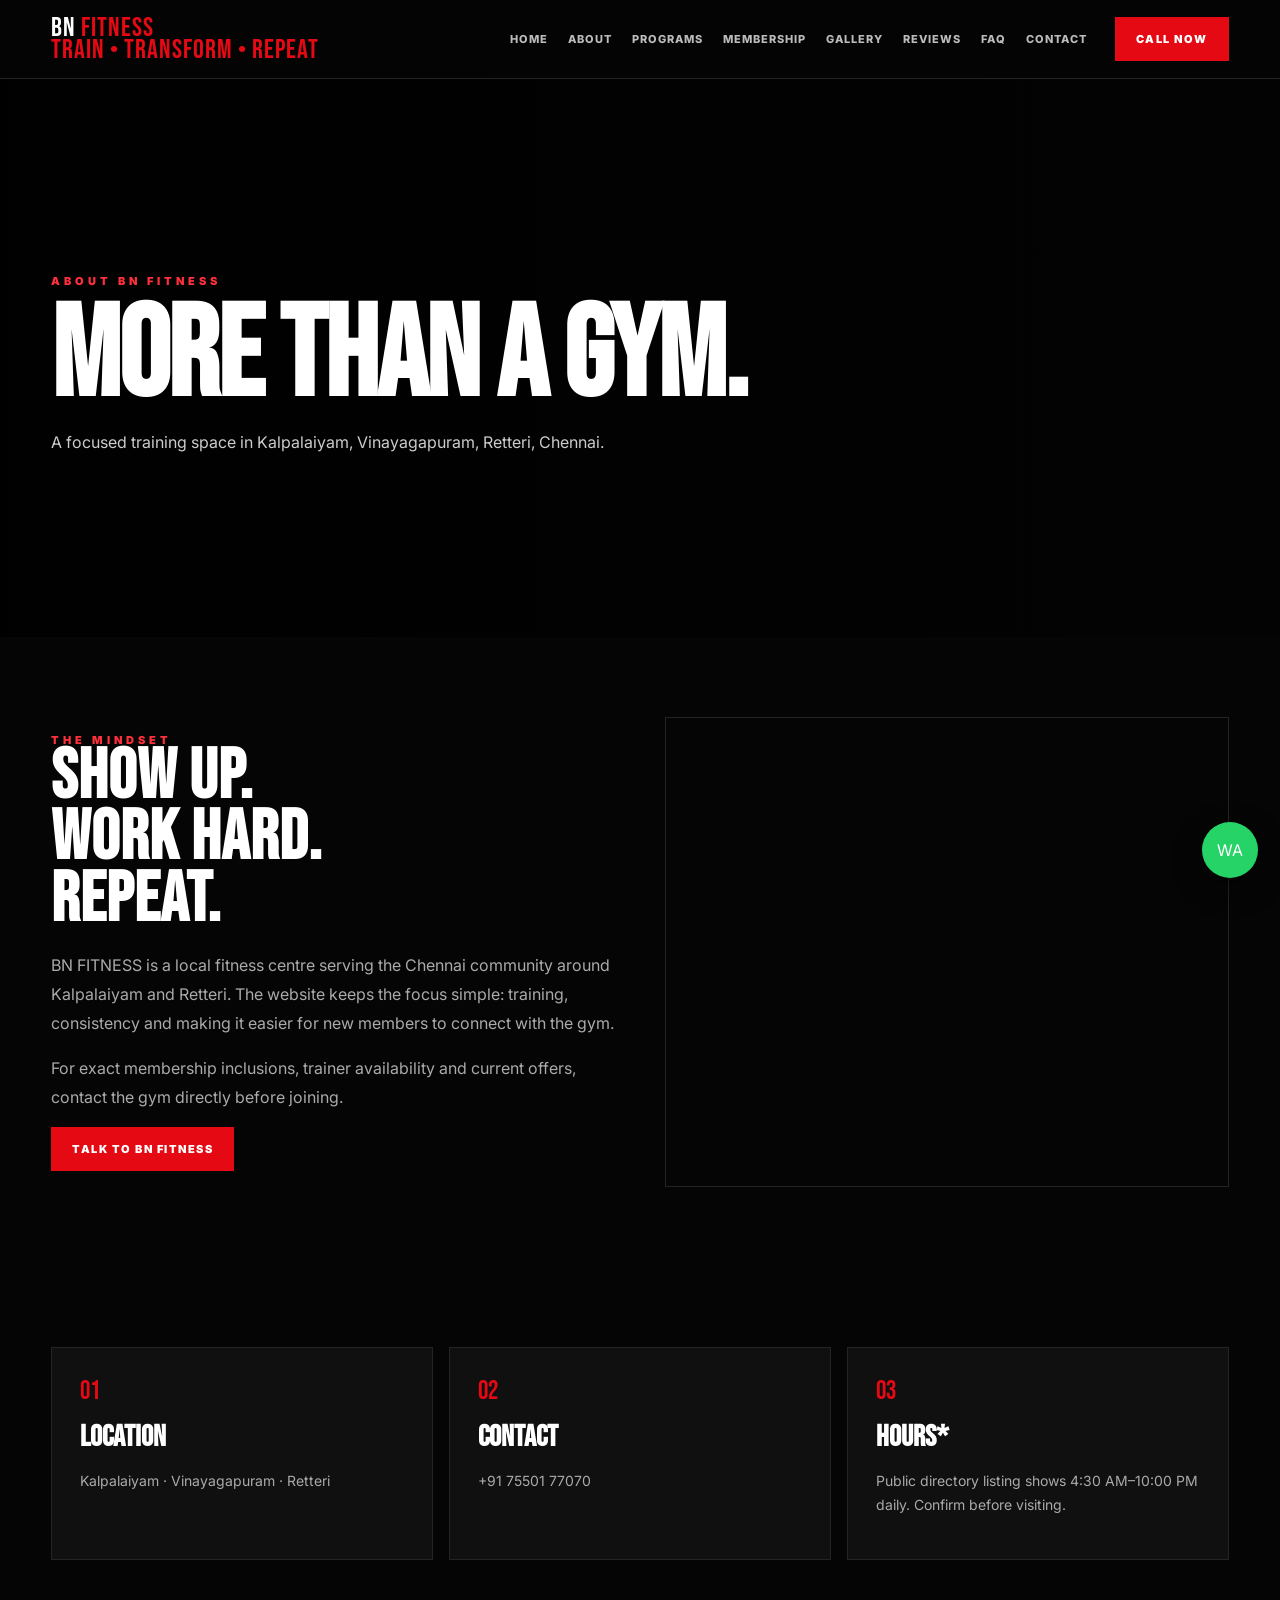
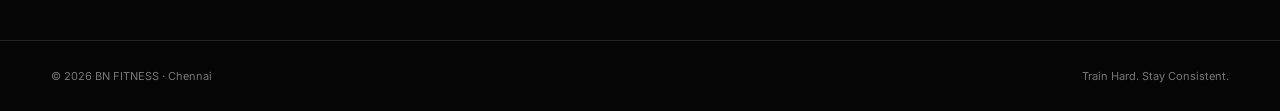
==== commit 85c03ee3: "BN FITNESS website: update about.html" ====
--- a/about.html
+++ b/about.html
@@ -1 +1 @@
-<!doctype html><html lang="en"><head><meta charset="utf-8"><meta name="viewport" content="width=device-width,initial-scale=1"><meta name="description" content="Unique Fitness Tondiarpet Chennai"><meta name="theme-color" content="#080808"><title>Unique Fitness | Tondiarpet</title><link rel="preconnect" href="https://fonts.googleapis.com"><link rel="preconnect" href="https://fonts.gstatic.com" crossorigin><link href="https://fonts.googleapis.com/css2?family=Inter:wght@400;500;600;700;800;900&display=swap" rel="stylesheet"><link rel="stylesheet" href="styles.css"></head><body><header class="nav"><div class="navin container"><a class="logo" href="index.html" aria-label="Unique Fitness"><span class="logo-line logo-top">UNI<span class="logo-accent">Q</span>UE</span><span class="logo-line logo-bottom">FITN<span class="logo-accent">E</span>SS</span></a><nav class="links"><a href="programs.html">Programs</a><a href="about.html">About</a><a href="membership.html">Membership</a><a href="gallery.html">Gallery</a><a href="reviews.html">Reviews</a><a href="faq.html">FAQ</a><a href="contact.html">Contact</a></nav><a class="btn" href="tel:+918778790980">Call Now</a><button class="menu" id="menuBtn">☰</button></div><div class="mobile-menu" id="mobileMenu"><a href="programs.html">Programs</a><a href="about.html">About</a><a href="membership.html">Membership</a><a href="gallery.html">Gallery</a><a href="reviews.html">Reviews</a><a href="faq.html">FAQ</a><a href="contact.html">Contact</a></div></header><main><section class="section"><div class="container about"><img class="reveal" src="https://cdn.fitimg.in/studios/studio1778489189-w6ghhswqowp0tx2ut1ac.jpg" alt="Unique Fitness training area"><div class="reveal"><div class="kicker">The space</div><h1>More than a workout.</h1><p>Located on Ilaya Street in Tondiarpet, Chennai, this website concept gives Unique Fitness a bold digital identity designed for a modern gym experience.</p><p>From focused strength work to conditioning sessions, the experience keeps training at the centre.</p><p>Public business information also highlights modern equipment, a steam room, certified trainers and a community-focused training environment.</p><div class="stats"><div><b>01</b><small>Focused mindset</small></div><div><b>7+</b><small>Training options</small></div><div><b>100%</b><small>Commitment</small></div></div></div></div></section></main><a class="float" href="https://wa.me/918778790980" target="_blank" rel="noopener" aria-label="Chat on WhatsApp"><svg viewBox="0 0 32 32" aria-hidden="true"><path fill="white" d="M19.11 17.19c-.27-.14-1.6-.79-1.85-.88-.25-.09-.43-.14-.61.14-.18.27-.7.88-.86 1.06-.16.18-.32.2-.59.07-.27-.14-1.14-.42-2.17-1.34-.8-.71-1.34-1.58-1.5-1.85-.16-.27-.02-.42.12-.56.12-.12.27-.32.41-.48.14-.16.18-.27.27-.45.09-.18.05-.34-.02-.48-.07-.14-.61-1.47-.84-2.01-.22-.53-.45-.46-.61-.47h-.52c-.18 0-.48.07-.73.34-.25.27-.95.93-.95 2.26s.98 2.62 1.11 2.8c.14.18 1.92 2.93 4.65 4.11.65.28 1.16.45 1.56.58.65.21 1.24.18 1.71.11.52-.08 1.6-.66 1.82-1.29.23-.63.23-1.17.16-1.29-.07-.11-.25-.18-.52-.32z"/><path fill="white" d="M16.02 5.33a10.67 10.67 0 0 0-9.05 16.32L5.5 26.5l4.99-1.42a10.67 10.67 0 1 0 5.53-19.75zm0 19.42a8.73 8.73 0 0 1-4.45-1.22l-.32-.19-2.96.84.86-2.88-.21-.33a8.73 8.73 0 1 1 7.08 3.78z"/></svg></a><footer><div class="container foot"><span>© 2026 Unique Fitness · Tondiarpet, Chennai</span><span>Train Different.</span></div></footer><script src="script.js"></script></body></html>+<!doctype html><html lang="en"><head><meta charset="utf-8"><meta name="viewport" content="width=device-width,initial-scale=1"><meta name="theme-color" content="#050505"><meta name="description" content="A focused training space in Kalpalaiyam, Vinayagapuram, Retteri, Chennai."><title>MORE THAN A GYM. | BN FITNESS</title><link rel="stylesheet" href="styles.css"></head><body><header class="nav"><div class="navin container"><a class="logo" href="index.html"><span>BN <span class="logo-accent">FITNESS</span></span><span class="logo-accent">TRAIN • TRANSFORM • REPEAT</span></a><nav class="links"><a href="index.html">Home</a><a href="about.html">About</a><a href="programs.html">Programs</a><a href="membership.html">Membership</a><a href="gallery.html">Gallery</a><a href="reviews.html">Reviews</a><a href="faq.html">FAQ</a><a href="contact.html">Contact</a></nav><a class="btn" href="tel:+917550177070">Call Now</a><button class="menu" id="menuBtn">☰</button></div><div class="mobile-menu" id="mobileMenu"><a href="index.html">Home</a><a href="about.html">About</a><a href="programs.html">Programs</a><a href="membership.html">Membership</a><a href="gallery.html">Gallery</a><a href="reviews.html">Reviews</a><a href="faq.html">FAQ</a><a href="contact.html">Contact</a></div></header><main><section class="hero" style="background-image:url('https://images.unsplash.com/photo-1581009146145-b5ef050c2e1e?auto=format&fit=crop&w=1600&q=85')"><div class="container hero-content"><div class="eyebrow">ABOUT BN FITNESS</div><h1>MORE THAN A GYM.</h1><p>A focused training space in Kalpalaiyam, Vinayagapuram, Retteri, Chennai.</p></div></section><section class="page"><div class="container"><div class="split"><div><div class="eyebrow">THE MINDSET</div><h2>SHOW UP.<br>WORK HARD.<br>REPEAT.</h2><p>BN FITNESS is a local fitness centre serving the Chennai community around Kalpalaiyam and Retteri. The website keeps the focus simple: training, consistency and making it easier for new members to connect with the gym.</p><p>For exact membership inclusions, trainer availability and current offers, contact the gym directly before joining.</p><a class="btn" href="contact.html">Talk to BN FITNESS</a></div><div class="visual" style="background-image:url('https://images.unsplash.com/photo-1583454110551-21f2fa2afe61?auto=format&fit=crop&w=1200&q=85')"></div></div></div></section><section class="page"><div class="container"><div class="grid"><article class="card"><span class="num">01</span><h3>Location</h3><p>Kalpalaiyam · Vinayagapuram · Retteri</p></article><article class="card"><span class="num">02</span><h3>Contact</h3><p>+91 75501 77070</p></article><article class="card"><span class="num">03</span><h3>Hours*</h3><p>Public directory listing shows 4:30 AM–10:00 PM daily. Confirm before visiting.</p></article></div></div></section></main><footer><div class="container foot"><span>© 2026 BN FITNESS · Chennai</span><span>Train Hard. Stay Consistent.</span></div></footer><a class="float" href="https://wa.me/917550177070?text=Hi%20BN%20FITNESS%2C%20I%27d%20like%20to%20know%20more." target="_blank" aria-label="WhatsApp">WA</a><script src="script.js"></script></body></html>
--- a/styles.css
+++ b/styles.css
@@ -1,159 +1 @@
-:root{
-  --bg:#070707;--bg2:#0b0b0b;--panel:#101010;--panel2:#141414;--line:#242424;
-  --line2:#303030;--muted:#969696;--muted2:#6f6f6f;--orange:#ff6a00;--orange2:#ff7a1a;
-  --white:#f5f5f5;--shadow:0 24px 70px rgba(0,0,0,.45)
-}
-*{box-sizing:border-box;margin:0;padding:0}
-html{scroll-behavior:smooth;background:var(--bg)}
-body{font-family:Inter,Arial,sans-serif;background:radial-gradient(circle at 50% -10%,#17100b 0,transparent 34%),var(--bg);color:var(--white);line-height:1.65;overflow-x:hidden}
-body:before{content:"";position:fixed;inset:0;pointer-events:none;opacity:.035;background-image:linear-gradient(rgba(255,255,255,.5) 1px,transparent 1px),linear-gradient(90deg,rgba(255,255,255,.5) 1px,transparent 1px);background-size:60px 60px;mask-image:linear-gradient(to bottom,#000,transparent 75%);z-index:-1}
-a{text-decoration:none;color:inherit}
-img{display:block;max-width:100%}
-button,input,textarea{font:inherit}
-.container{width:min(1180px,92%);margin:auto}
-
-/* Navigation */
-.nav{position:sticky;top:0;z-index:99;background:rgba(7,7,7,.82);backdrop-filter:blur(20px);border-bottom:1px solid rgba(255,255,255,.08)}
-.navin{height:78px;display:flex;align-items:center;justify-content:space-between;gap:25px}
-.logo{display:flex;flex-direction:column;justify-content:center;line-height:.78;font-family:"Arial Narrow",Arial,sans-serif;font-weight:900;letter-spacing:-1px;text-transform:uppercase;filter:drop-shadow(0 0 5px rgba(255,255,255,.2))}.logo-line{display:block;color:#f4f4f4}.logo-top{font-size:32px;letter-spacing:-1.8px}.logo-bottom{font-size:22px;letter-spacing:-.6px;margin-top:5px}.logo-accent{color:var(--orange);filter:drop-shadow(0 0 4px rgba(255,106,0,.45))}.orange{color:var(--orange)}
-.links{display:flex;align-items:center;gap:27px;color:#aaa;font-size:12px;font-weight:800;letter-spacing:.2px;position:absolute;left:50%;transform:translateX(-50%)}
-.links a{position:relative;transition:.25s}
-.links a:after{content:"";position:absolute;left:0;right:100%;bottom:-9px;height:2px;background:var(--orange);transition:.25s}
-.links a:hover{color:#fff}.links a:hover:after{right:0}
-.navin>.btn{margin-left:auto}
-.btn{display:inline-flex;align-items:center;justify-content:center;gap:8px;background:linear-gradient(135deg,var(--orange2),var(--orange));color:#fff;border:1px solid var(--orange);padding:13px 21px;border-radius:4px;font-size:12px;font-weight:900;letter-spacing:.2px;transition:transform .25s,box-shadow .25s,filter .25s}
-.btn:hover{transform:translateY(-3px);box-shadow:0 12px 28px rgba(255,106,0,.2);filter:brightness(1.08)}
-.btn.outline{background:rgba(255,255,255,.02);border-color:#454545;color:#eee}
-.btn.outline:hover{border-color:var(--orange);background:rgba(255,106,0,.06)}
-.menu{display:none;background:none;border:0;color:#fff;font-size:26px;cursor:pointer}
-.mobile-menu{display:none}
-
-/* Global sections */
-main{position:relative}
-.section{padding:105px 0;position:relative}
-.section:before{content:"";position:absolute;top:0;left:4%;right:4%;height:1px;background:linear-gradient(90deg,transparent,#1d1d1d,transparent)}
-.head{margin-bottom:48px}
-.head h1,.head h2{font-size:clamp(42px,6vw,72px);line-height:.98;letter-spacing:-4px;margin:11px 0 16px}
-.kicker{color:var(--orange);font-size:10px;font-weight:900;letter-spacing:3.5px;text-transform:uppercase}
-.muted{color:var(--muted);max-width:650px}
-.demo-note{font-size:10px;color:#666;margin:13px 0}
-
-/* Cards */
-.grid3,.grid4,.plans,.contact{display:grid;gap:15px}
-.grid3{grid-template-columns:repeat(3,1fr)}
-.grid4{grid-template-columns:repeat(4,1fr)}
-.plans{grid-template-columns:repeat(3,1fr)}
-.card,.plan,.contact-card,.faq{background:linear-gradient(145deg,rgba(255,255,255,.035),rgba(255,255,255,.012));border:1px solid var(--line);box-shadow:0 10px 40px rgba(0,0,0,.18)}
-.card{min-height:225px;padding:30px;position:relative;overflow:hidden;transition:.3s}
-.card:before{content:"";position:absolute;inset:auto -30% -65% 20%;height:150px;background:radial-gradient(circle,rgba(255,106,0,.14),transparent 65%);opacity:0;transition:.3s}
-.card:hover{border-color:rgba(255,106,0,.65);transform:translateY(-7px);box-shadow:var(--shadow)}
-.card:hover:before{opacity:1}
-.card h3{margin:48px 0 9px;font-size:20px;letter-spacing:-.5px}
-.card p{color:#8d8d8d;font-size:13px;line-height:1.7}
-.icon{color:var(--orange);font-size:25px;font-weight:700}
-.num{position:absolute;right:22px;top:19px;color:#444;font-size:10px;font-weight:900;letter-spacing:1px}
-
-/* About */
-.about{display:grid;grid-template-columns:1fr 1fr;gap:70px;align-items:center}
-.about img{height:560px;width:100%;object-fit:cover;border:1px solid #292929;box-shadow:var(--shadow);filter:saturate(.9) contrast(1.05)}
-.about p{color:#aaa;margin:18px 0}
-.stats{display:flex;gap:42px;margin:30px 0}
-.stats b{font-size:30px;letter-spacing:-1px}
-.stats small{display:block;color:#707070;font-size:10px;text-transform:uppercase;letter-spacing:1px}
-
-/* Membership */
-.plan{padding:32px;position:relative;transition:.3s}
-.plan:hover{transform:translateY(-6px);border-color:#444}
-.plan.featured{border-color:var(--orange);box-shadow:0 20px 60px rgba(255,106,0,.08)}
-.plan h3{font-size:21px}
-.price{font-size:30px;font-weight:900;margin:20px 0 7px;letter-spacing:-1px}
-.price small{font-size:10px;color:#777;font-weight:500}
-.plan ul{list-style:none;margin:18px 0 28px}
-.plan li{padding:10px 0;border-bottom:1px solid #222;color:#999;font-size:13px}
-.plan li:before{content:"✓";color:var(--orange);font-weight:900;margin-right:10px}
-.badge{position:absolute;right:18px;top:18px;background:var(--orange);color:#080808;padding:6px 9px;font-size:8px;font-weight:900;letter-spacing:1px}
-
-/* Gallery */
-.gallery{display:grid;grid-template-columns:1.4fr 1fr 1fr;grid-template-rows:270px 270px;gap:12px}
-.gallery img{width:100%;height:100%;object-fit:cover;border:1px solid #222;filter:saturate(.8);transition:.4s}
-.gallery img:hover{filter:saturate(1) brightness(1.12);transform:scale(1.01)}
-.gallery img:first-child{grid-row:span 2}
-
-/* FAQ */
-.faq{padding:0 28px}
-.faq details{padding:23px 0;border-bottom:1px solid #282828}
-.faq details:last-child{border-bottom:0}
-.faq summary{cursor:pointer;font-weight:800;list-style:none;display:flex;justify-content:space-between;gap:25px}
-.faq summary::-webkit-details-marker{display:none}
-.faq summary:after{content:"+";color:var(--orange);font-size:20px}
-.faq details[open] summary:after{content:"−"}
-.faq p{color:#8d8d8d;padding:14px 35px 2px 0;font-size:13px}
-
-/* Contact */
-.contact{grid-template-columns:1fr 1fr;gap:18px}
-.contact-card{padding:28px;margin-bottom:14px}
-.contact-card h3{margin-bottom:7px}
-.contact-card p{color:#999;font-size:13px}
-.contact-card a{color:var(--orange);font-weight:800}
-.form{background:linear-gradient(145deg,#121212,#0d0d0d);border:1px solid #272727;padding:28px;box-shadow:var(--shadow)}
-.field{margin-bottom:14px}
-.field label{display:block;color:#777;font-size:10px;font-weight:800;text-transform:uppercase;letter-spacing:1px;margin-bottom:7px}
-.field input,.field textarea{width:100%;background:#080808;border:1px solid #292929;color:#fff;padding:13px;border-radius:3px;outline:none;transition:.2s}
-.field input:focus,.field textarea:focus{border-color:var(--orange);box-shadow:0 0 0 3px rgba(255,106,0,.08)}
-.field textarea{min-height:115px;resize:vertical}
-.form .btn{width:100%}
-.map{width:100%;height:320px;border:1px solid #242424;filter:none;box-shadow:var(--shadow)}
-
-/* CTA */
-.cta{background:linear-gradient(135deg,#ff7614,#e95700);color:#080808;padding:62px;display:flex;align-items:center;justify-content:space-between;gap:30px;position:relative;overflow:hidden;box-shadow:0 25px 70px rgba(255,106,0,.1)}
-.cta:after{content:"";position:absolute;width:400px;height:400px;right:-130px;top:-210px;border:1px solid rgba(0,0,0,.16);border-radius:50%;box-shadow:0 0 0 45px rgba(0,0,0,.06),0 0 0 90px rgba(0,0,0,.04)}
-.cta>*{position:relative;z-index:1}
-.cta h2{font-size:clamp(36px,5vw,62px);line-height:.95;letter-spacing:-3px}
-.cta .kicker{color:#111}
-
-/* Floating + footer */
-.float{position:fixed;right:22px;bottom:22px;background:#25d366;color:#fff;width:57px;height:57px;border-radius:50%;display:grid;place-items:center;z-index:90;font-size:21px;box-shadow:0 12px 35px rgba(0,0,0,.55);transition:.25s}
-.float svg{width:31px;height:31px;display:block}.float:hover{transform:translateY(-4px) scale(1.04)}
-footer{border-top:1px solid #222;padding:32px 0;color:#666;font-size:11px;background:#050505}
-.foot{display:flex;justify-content:space-between;gap:20px}
-
-/* Inner page polish */
-main>.section:first-child{padding-top:125px}
-main>.section:first-child .head{max-width:800px}
-main>.section:first-child .head h1{font-size:clamp(52px,8vw,88px)}
-.reveal{opacity:0;transform:translateY(20px);transition:opacity .7s ease,transform .7s ease}
-.reveal.show{opacity:1;transform:none}
-
-/* Responsive */
-@media(max-width:850px){
-  .navin{height:70px}
-  .links,.navin>.btn{display:none}
-  .menu{display:block;margin-left:auto}
-  .mobile-menu.open{display:block;background:rgba(10,10,10,.98);padding:15px 4%;border-bottom:1px solid #222}
-  .mobile-menu a{display:block;padding:12px 0;color:#ccc;font-size:13px;font-weight:700;border-bottom:1px solid #1d1d1d}
-  .grid3,.grid4,.plans,.about,.contact{grid-template-columns:1fr 1fr}
-  .gallery{grid-template-columns:1fr 1fr;grid-template-rows:220px 220px}
-  .gallery img:first-child{grid-row:span 1}
-  .about{gap:35px}
-  .about img{height:430px}
-  .cta{padding:42px}
-}
-@media(max-width:520px){
-  .container{width:min(92%,390px)}
-  .section{padding:78px 0}
-  main>.section:first-child{padding-top:92px}
-  .head h1,.head h2{letter-spacing:-3px}
-  .grid3,.grid4,.plans,.about,.contact{grid-template-columns:1fr}
-  .gallery{grid-template-columns:1fr;grid-template-rows:auto}
-  .gallery img,.gallery img:first-child{height:235px;grid-row:auto}
-  .about img{height:340px}
-  .stats{gap:22px}
-  .stats b{font-size:24px}
-  .cta{padding:34px 27px;display:block}
-  .cta .btn{margin-top:25px}
-  .foot{display:block}
-  .foot span{display:block;margin:6px 0}
-  .float{right:16px;bottom:16px}
-}
-
-.contact-layout{grid-template-columns:1fr 1fr}.contact-layout+.map{margin-top:18px}@media(max-width:850px){.contact-layout{grid-template-columns:1fr}}+@import url('https://fonts.googleapis.com/css2?family=Bebas+Neue&family=Inter:wght@400;500;600;700;800;900&display=swap');:root{--red:#e50914;--black:#050505;--panel:#101010;--line:#242424;--muted:#a5a5a5}*{box-sizing:border-box}html{scroll-behavior:smooth}body{margin:0;background:var(--black);color:#fff;font-family:Inter,Arial,sans-serif}a{color:inherit;text-decoration:none}button,input,textarea,select{font:inherit}.container{width:min(1180px,92%);margin:auto}.nav{position:sticky;top:0;z-index:50;background:rgba(5,5,5,.95);backdrop-filter:blur(14px);border-bottom:1px solid var(--line)}.navin{height:78px;display:flex;align-items:center;gap:28px}.logo{display:flex;flex-direction:column;line-height:.82;font-family:'Bebas Neue';font-size:27px;letter-spacing:1px;min-width:150px}.logo-accent{color:var(--red)}.links{display:flex;gap:20px;align-items:center;margin-left:auto}.links a{font-size:11px;font-weight:800;text-transform:uppercase;letter-spacing:1px;color:#bbb}.links a:hover{color:#fff}.btn{display:inline-flex;align-items:center;justify-content:center;background:var(--red);color:#fff;border:1px solid var(--red);padding:14px 20px;font-size:11px;font-weight:900;letter-spacing:1.5px;text-transform:uppercase;transition:.2s;cursor:pointer}.btn:hover{background:#fff;color:#050505;border-color:#fff;transform:translateY(-2px)}.btn.outline{background:transparent;border-color:#555}.menu{display:none;margin-left:auto;background:none;border:0;color:#fff;font-size:26px}.mobile-menu{display:none;border-top:1px solid var(--line);padding:15px 4%;background:#090909}.mobile-menu.open{display:grid}.mobile-menu a{padding:14px 0;font-weight:800;font-size:12px;text-transform:uppercase;border-bottom:1px solid #181818}.hero{min-height:62vh;display:flex;align-items:end;position:relative;overflow:hidden;background-size:cover;background-position:center}.hero:before{content:"";position:absolute;inset:0;background:linear-gradient(90deg,rgba(0,0,0,.9),rgba(0,0,0,.42)),linear-gradient(0deg,#050505,transparent 45%)}.hero-content{position:relative;padding:100px 0 70px}.eyebrow{color:#ff303b;font-size:11px;font-weight:900;letter-spacing:4px;text-transform:uppercase}.hero h1{font-family:'Bebas Neue';font-size:clamp(65px,10vw,130px);line-height:.82;letter-spacing:-2px;margin:18px 0}.hero h1 span{color:var(--red)}.hero p{max-width:650px;color:#ccc;line-height:1.75;font-size:16px}.page{padding:80px 0}.section-head{display:flex;justify-content:space-between;gap:30px;align-items:end;margin-bottom:40px}.section-head h2,.split h2,.cta h2{font-family:'Bebas Neue';line-height:.88;margin:0;letter-spacing:1px}.section-head h2{font-size:58px}.section-head p{max-width:520px;color:var(--muted);line-height:1.7}.grid{display:grid;grid-template-columns:repeat(3,1fr);gap:16px}.card{background:var(--panel);border:1px solid var(--line);padding:28px}.card h3{font-family:'Bebas Neue';font-size:30px;margin:12px 0}.card p,.review p{color:#aaa;line-height:1.7;font-size:14px}.num{color:var(--red);font-family:'Bebas Neue';font-size:26px}.split{display:grid;grid-template-columns:1fr 1fr;gap:50px;align-items:center}.split h2{font-size:70px;margin-bottom:20px}.split p{color:#aaa;line-height:1.8}.visual{min-height:470px;background-size:cover;background-position:center;border:1px solid var(--line)}.stats{display:grid;grid-template-columns:repeat(4,1fr);border-top:1px solid var(--line);border-bottom:1px solid var(--line);margin:20px 0}.stat{padding:25px;border-right:1px solid var(--line)}.stat:last-child{border:0}.stat strong{display:block;font-family:'Bebas Neue';font-size:45px}.stat span{color:#888;text-transform:uppercase;font-size:10px;letter-spacing:2px}.cta{padding:75px 0;background:linear-gradient(100deg,#160204,#080808);border-top:1px solid #291010;border-bottom:1px solid #291010}.cta h2{font-size:72px;margin:0 0 22px}.cta p{color:#aaa;max-width:600px;line-height:1.7}.actions{display:flex;gap:12px;flex-wrap:wrap;margin-top:28px}.form{display:grid;gap:14px}.form input,.form textarea,.form select{width:100%;background:#0d0d0d;color:#fff;border:1px solid #292929;padding:16px;outline:none}.form input:focus,.form textarea:focus,.form select:focus{border-color:var(--red)}.form textarea{min-height:150px;resize:vertical}.stars{color:#ffb300;letter-spacing:2px}.review{padding:26px;background:#0e0e0e;border:1px solid var(--line)}.gallery{display:grid;grid-template-columns:repeat(3,1fr);gap:8px}.gallery figure{margin:0;aspect-ratio:1;overflow:hidden;background:#111}.gallery img{width:100%;height:100%;object-fit:cover;transition:.5s}.gallery figure:hover img{transform:scale(1.06)}.faq{border-top:1px solid var(--line)}.faq details{border-bottom:1px solid var(--line);padding:22px 0}.faq summary{cursor:pointer;font-weight:800;list-style:none}.faq summary::-webkit-details-marker{display:none}.faq p{color:#aaa;line-height:1.7;max-width:800px}.map{width:100%;height:420px;border:0;filter:grayscale(1) contrast(1.1)}footer{border-top:1px solid var(--line);padding:28px 0;color:#777;font-size:11px}.foot{display:flex;justify-content:space-between;gap:20px}.float{position:fixed;right:22px;bottom:22px;width:56px;height:56px;border-radius:50%;background:#25d366;display:grid;place-items:center;z-index:40;box-shadow:0 10px 30px rgba(0,0,0,.45)}.float svg{width:28px}.notice{padding:15px 18px;background:#110d0d;border:1px solid #3a1717;color:#aaa;font-size:12px;line-height:1.6;margin-bottom:25px}@media(max-width:900px){.links,.navin>.btn{display:none}.menu{display:block}.grid{grid-template-columns:1fr 1fr}.split{grid-template-columns:1fr}.stats{grid-template-columns:1fr 1fr}.stat:nth-child(2){border-right:0}.stat:nth-child(-n+2){border-bottom:1px solid var(--line)}.gallery{grid-template-columns:1fr 1fr}.section-head{display:block}.section-head p{margin-top:15px}}@media(max-width:560px){.navin{height:70px}.hero-content{padding:80px 0 55px}.hero h1{font-size:70px}.page{padding:60px 0}.grid,.gallery{grid-template-columns:1fr}.split h2,.section-head h2,.cta h2{font-size:52px}.visual{min-height:330px}.stats{grid-template-columns:1fr 1fr}.stat{padding:20px 14px}.stat strong{font-size:36px}.foot{display:block}.foot span{display:block;margin:7px 0}}
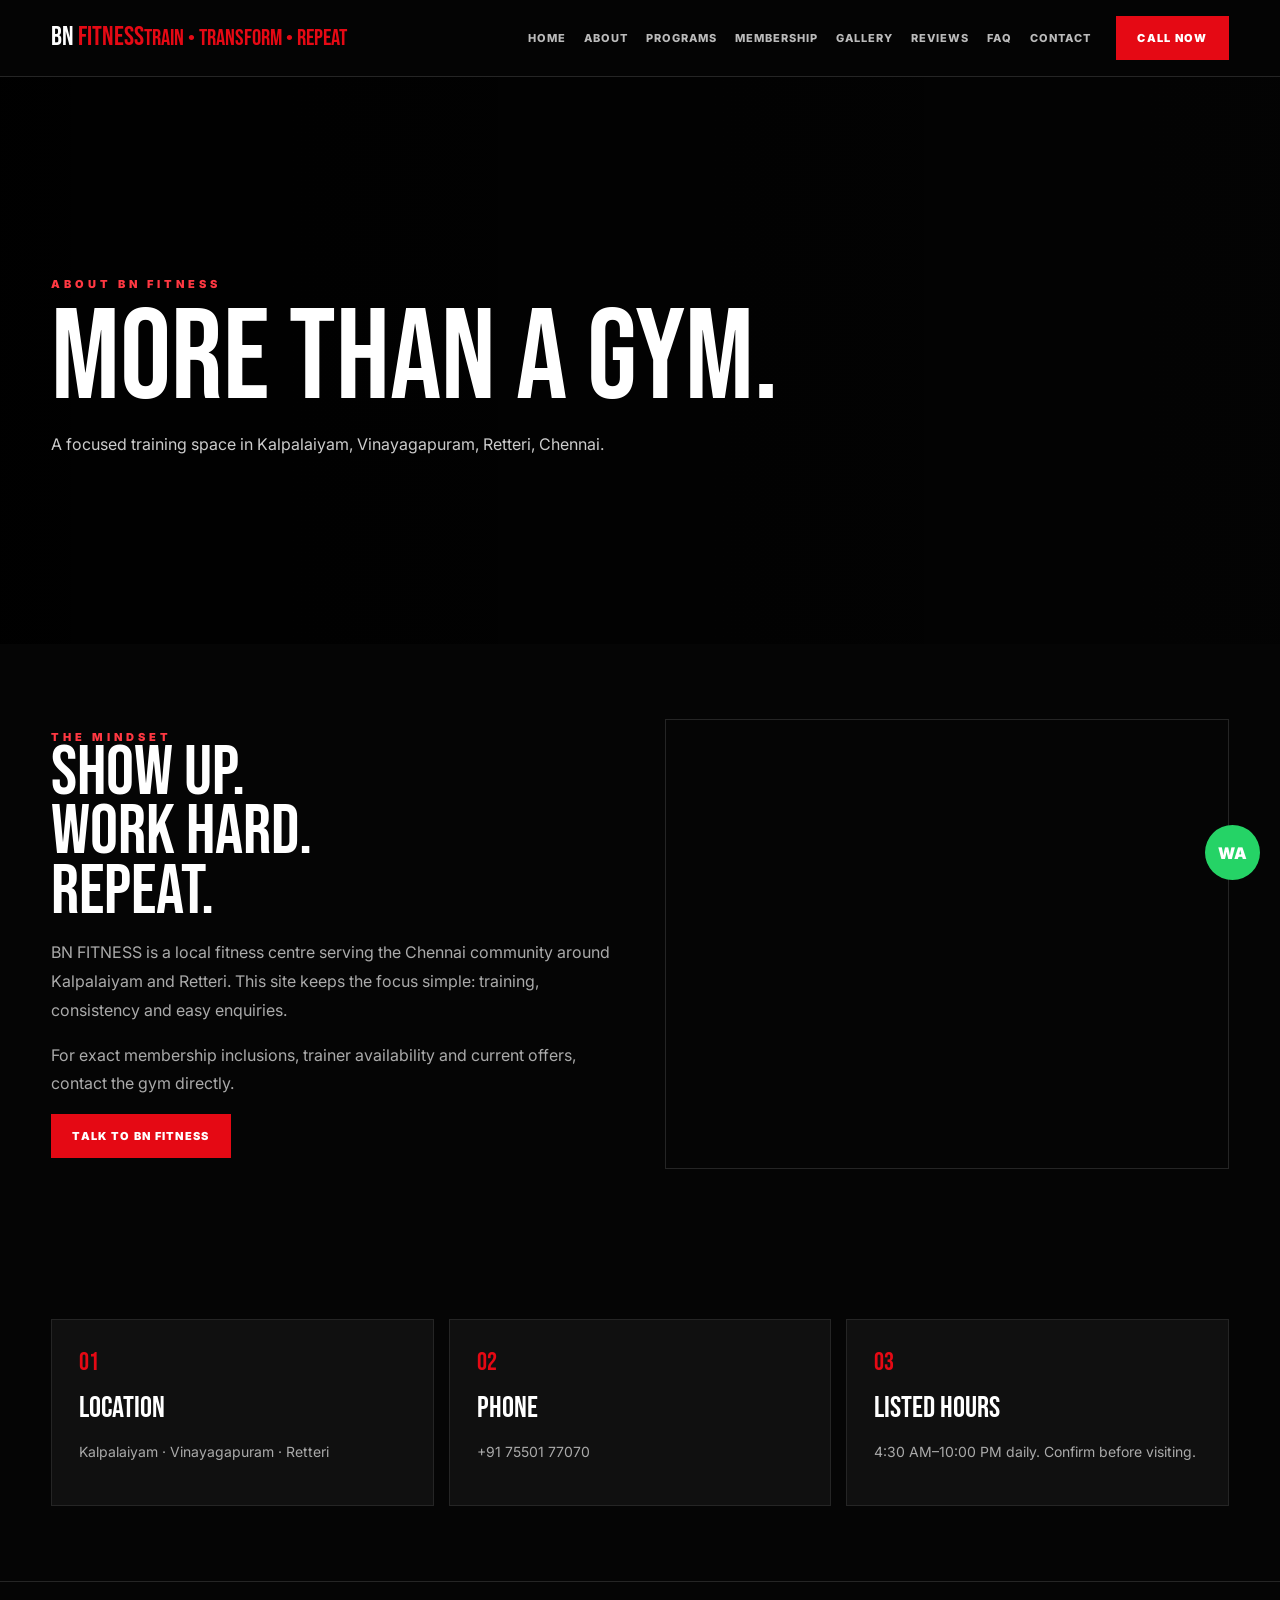
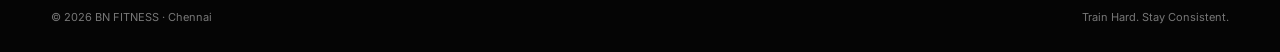
==== commit 539b9002: "Build BN FITNESS premium multi-page website" ====
--- a/about.html
+++ b/about.html
@@ -1 +1 @@
-<!doctype html><html lang="en"><head><meta charset="utf-8"><meta name="viewport" content="width=device-width,initial-scale=1"><meta name="theme-color" content="#050505"><meta name="description" content="A focused training space in Kalpalaiyam, Vinayagapuram, Retteri, Chennai."><title>MORE THAN A GYM. | BN FITNESS</title><link rel="stylesheet" href="styles.css"></head><body><header class="nav"><div class="navin container"><a class="logo" href="index.html"><span>BN <span class="logo-accent">FITNESS</span></span><span class="logo-accent">TRAIN • TRANSFORM • REPEAT</span></a><nav class="links"><a href="index.html">Home</a><a href="about.html">About</a><a href="programs.html">Programs</a><a href="membership.html">Membership</a><a href="gallery.html">Gallery</a><a href="reviews.html">Reviews</a><a href="faq.html">FAQ</a><a href="contact.html">Contact</a></nav><a class="btn" href="tel:+917550177070">Call Now</a><button class="menu" id="menuBtn">☰</button></div><div class="mobile-menu" id="mobileMenu"><a href="index.html">Home</a><a href="about.html">About</a><a href="programs.html">Programs</a><a href="membership.html">Membership</a><a href="gallery.html">Gallery</a><a href="reviews.html">Reviews</a><a href="faq.html">FAQ</a><a href="contact.html">Contact</a></div></header><main><section class="hero" style="background-image:url('https://images.unsplash.com/photo-1581009146145-b5ef050c2e1e?auto=format&fit=crop&w=1600&q=85')"><div class="container hero-content"><div class="eyebrow">ABOUT BN FITNESS</div><h1>MORE THAN A GYM.</h1><p>A focused training space in Kalpalaiyam, Vinayagapuram, Retteri, Chennai.</p></div></section><section class="page"><div class="container"><div class="split"><div><div class="eyebrow">THE MINDSET</div><h2>SHOW UP.<br>WORK HARD.<br>REPEAT.</h2><p>BN FITNESS is a local fitness centre serving the Chennai community around Kalpalaiyam and Retteri. The website keeps the focus simple: training, consistency and making it easier for new members to connect with the gym.</p><p>For exact membership inclusions, trainer availability and current offers, contact the gym directly before joining.</p><a class="btn" href="contact.html">Talk to BN FITNESS</a></div><div class="visual" style="background-image:url('https://images.unsplash.com/photo-1583454110551-21f2fa2afe61?auto=format&fit=crop&w=1200&q=85')"></div></div></div></section><section class="page"><div class="container"><div class="grid"><article class="card"><span class="num">01</span><h3>Location</h3><p>Kalpalaiyam · Vinayagapuram · Retteri</p></article><article class="card"><span class="num">02</span><h3>Contact</h3><p>+91 75501 77070</p></article><article class="card"><span class="num">03</span><h3>Hours*</h3><p>Public directory listing shows 4:30 AM–10:00 PM daily. Confirm before visiting.</p></article></div></div></section></main><footer><div class="container foot"><span>© 2026 BN FITNESS · Chennai</span><span>Train Hard. Stay Consistent.</span></div></footer><a class="float" href="https://wa.me/917550177070?text=Hi%20BN%20FITNESS%2C%20I%27d%20like%20to%20know%20more." target="_blank" aria-label="WhatsApp">WA</a><script src="script.js"></script></body></html>+<!doctype html><html lang="en"><head><meta charset="utf-8"><meta name="viewport" content="width=device-width,initial-scale=1"><meta name="theme-color" content="#050505"><meta name="description" content="A focused training space in Kalpalaiyam, Vinayagapuram, Retteri, Chennai."><title>MORE THAN A GYM. | BN FITNESS</title><link rel="stylesheet" href="styles.css"></head><body><header class="nav"><div class="navin container"><a class="logo" href="index.html">BN <span class="red">FITNESS</span><small class="red">TRAIN • TRANSFORM • REPEAT</small></a><nav class="links"><a href="index.html">Home</a><a href="about.html">About</a><a href="programs.html">Programs</a><a href="membership.html">Membership</a><a href="gallery.html">Gallery</a><a href="reviews.html">Reviews</a><a href="faq.html">FAQ</a><a href="contact.html">Contact</a></nav><a class="btn" href="tel:+917550177070">Call Now</a><button class="menu" id="menuBtn">☰</button></div><div class="mobile" id="mobileMenu"><a href="index.html">Home</a><a href="about.html">About</a><a href="programs.html">Programs</a><a href="membership.html">Membership</a><a href="gallery.html">Gallery</a><a href="reviews.html">Reviews</a><a href="faq.html">FAQ</a><a href="contact.html">Contact</a></div></header><section class="hero" style="background-image:url('https://images.unsplash.com/photo-1583454110551-21f2fa2afe61?auto=format&fit=crop&w=1800&q=85')"><div class="container"><div class="ey">ABOUT BN FITNESS</div><h1>MORE THAN A GYM.</h1><p>A focused training space in Kalpalaiyam, Vinayagapuram, Retteri, Chennai.</p></div></section><section class="page"><div class="container"><div class="split"><div><div class="ey">THE MINDSET</div><h2>SHOW UP.<br>WORK HARD.<br>REPEAT.</h2><p>BN FITNESS is a local fitness centre serving the Chennai community around Kalpalaiyam and Retteri. This site keeps the focus simple: training, consistency and easy enquiries.</p><p>For exact membership inclusions, trainer availability and current offers, contact the gym directly.</p><a class="btn" href="contact.html">Talk to BN FITNESS</a></div><div class="visual" style="background-image:url('https://images.unsplash.com/photo-1534438327276-14e5300c3a48?auto=format&fit=crop&w=1800&q=85')"></div></div></div></section><section class="page"><div class="container"><div class="grid"><article class="card"><span class="num">01</span><h3>Location</h3><p>Kalpalaiyam · Vinayagapuram · Retteri</p></article><article class="card"><span class="num">02</span><h3>Phone</h3><p>+91 75501 77070</p></article><article class="card"><span class="num">03</span><h3>Listed Hours</h3><p>4:30 AM–10:00 PM daily. Confirm before visiting.</p></article></div></div></section><footer><div class="container foot"><span>© 2026 BN FITNESS · Chennai</span><span>Train Hard. Stay Consistent.</span></div></footer><a class="float" href="https://wa.me/917550177070" target="_blank">WA</a><script src="script.js"></script></body></html>
--- a/styles.css
+++ b/styles.css
@@ -1 +1 @@
-@import url('https://fonts.googleapis.com/css2?family=Bebas+Neue&family=Inter:wght@400;500;600;700;800;900&display=swap');:root{--red:#e50914;--black:#050505;--panel:#101010;--line:#242424;--muted:#a5a5a5}*{box-sizing:border-box}html{scroll-behavior:smooth}body{margin:0;background:var(--black);color:#fff;font-family:Inter,Arial,sans-serif}a{color:inherit;text-decoration:none}button,input,textarea,select{font:inherit}.container{width:min(1180px,92%);margin:auto}.nav{position:sticky;top:0;z-index:50;background:rgba(5,5,5,.95);backdrop-filter:blur(14px);border-bottom:1px solid var(--line)}.navin{height:78px;display:flex;align-items:center;gap:28px}.logo{display:flex;flex-direction:column;line-height:.82;font-family:'Bebas Neue';font-size:27px;letter-spacing:1px;min-width:150px}.logo-accent{color:var(--red)}.links{display:flex;gap:20px;align-items:center;margin-left:auto}.links a{font-size:11px;font-weight:800;text-transform:uppercase;letter-spacing:1px;color:#bbb}.links a:hover{color:#fff}.btn{display:inline-flex;align-items:center;justify-content:center;background:var(--red);color:#fff;border:1px solid var(--red);padding:14px 20px;font-size:11px;font-weight:900;letter-spacing:1.5px;text-transform:uppercase;transition:.2s;cursor:pointer}.btn:hover{background:#fff;color:#050505;border-color:#fff;transform:translateY(-2px)}.btn.outline{background:transparent;border-color:#555}.menu{display:none;margin-left:auto;background:none;border:0;color:#fff;font-size:26px}.mobile-menu{display:none;border-top:1px solid var(--line);padding:15px 4%;background:#090909}.mobile-menu.open{display:grid}.mobile-menu a{padding:14px 0;font-weight:800;font-size:12px;text-transform:uppercase;border-bottom:1px solid #181818}.hero{min-height:62vh;display:flex;align-items:end;position:relative;overflow:hidden;background-size:cover;background-position:center}.hero:before{content:"";position:absolute;inset:0;background:linear-gradient(90deg,rgba(0,0,0,.9),rgba(0,0,0,.42)),linear-gradient(0deg,#050505,transparent 45%)}.hero-content{position:relative;padding:100px 0 70px}.eyebrow{color:#ff303b;font-size:11px;font-weight:900;letter-spacing:4px;text-transform:uppercase}.hero h1{font-family:'Bebas Neue';font-size:clamp(65px,10vw,130px);line-height:.82;letter-spacing:-2px;margin:18px 0}.hero h1 span{color:var(--red)}.hero p{max-width:650px;color:#ccc;line-height:1.75;font-size:16px}.page{padding:80px 0}.section-head{display:flex;justify-content:space-between;gap:30px;align-items:end;margin-bottom:40px}.section-head h2,.split h2,.cta h2{font-family:'Bebas Neue';line-height:.88;margin:0;letter-spacing:1px}.section-head h2{font-size:58px}.section-head p{max-width:520px;color:var(--muted);line-height:1.7}.grid{display:grid;grid-template-columns:repeat(3,1fr);gap:16px}.card{background:var(--panel);border:1px solid var(--line);padding:28px}.card h3{font-family:'Bebas Neue';font-size:30px;margin:12px 0}.card p,.review p{color:#aaa;line-height:1.7;font-size:14px}.num{color:var(--red);font-family:'Bebas Neue';font-size:26px}.split{display:grid;grid-template-columns:1fr 1fr;gap:50px;align-items:center}.split h2{font-size:70px;margin-bottom:20px}.split p{color:#aaa;line-height:1.8}.visual{min-height:470px;background-size:cover;background-position:center;border:1px solid var(--line)}.stats{display:grid;grid-template-columns:repeat(4,1fr);border-top:1px solid var(--line);border-bottom:1px solid var(--line);margin:20px 0}.stat{padding:25px;border-right:1px solid var(--line)}.stat:last-child{border:0}.stat strong{display:block;font-family:'Bebas Neue';font-size:45px}.stat span{color:#888;text-transform:uppercase;font-size:10px;letter-spacing:2px}.cta{padding:75px 0;background:linear-gradient(100deg,#160204,#080808);border-top:1px solid #291010;border-bottom:1px solid #291010}.cta h2{font-size:72px;margin:0 0 22px}.cta p{color:#aaa;max-width:600px;line-height:1.7}.actions{display:flex;gap:12px;flex-wrap:wrap;margin-top:28px}.form{display:grid;gap:14px}.form input,.form textarea,.form select{width:100%;background:#0d0d0d;color:#fff;border:1px solid #292929;padding:16px;outline:none}.form input:focus,.form textarea:focus,.form select:focus{border-color:var(--red)}.form textarea{min-height:150px;resize:vertical}.stars{color:#ffb300;letter-spacing:2px}.review{padding:26px;background:#0e0e0e;border:1px solid var(--line)}.gallery{display:grid;grid-template-columns:repeat(3,1fr);gap:8px}.gallery figure{margin:0;aspect-ratio:1;overflow:hidden;background:#111}.gallery img{width:100%;height:100%;object-fit:cover;transition:.5s}.gallery figure:hover img{transform:scale(1.06)}.faq{border-top:1px solid var(--line)}.faq details{border-bottom:1px solid var(--line);padding:22px 0}.faq summary{cursor:pointer;font-weight:800;list-style:none}.faq summary::-webkit-details-marker{display:none}.faq p{color:#aaa;line-height:1.7;max-width:800px}.map{width:100%;height:420px;border:0;filter:grayscale(1) contrast(1.1)}footer{border-top:1px solid var(--line);padding:28px 0;color:#777;font-size:11px}.foot{display:flex;justify-content:space-between;gap:20px}.float{position:fixed;right:22px;bottom:22px;width:56px;height:56px;border-radius:50%;background:#25d366;display:grid;place-items:center;z-index:40;box-shadow:0 10px 30px rgba(0,0,0,.45)}.float svg{width:28px}.notice{padding:15px 18px;background:#110d0d;border:1px solid #3a1717;color:#aaa;font-size:12px;line-height:1.6;margin-bottom:25px}@media(max-width:900px){.links,.navin>.btn{display:none}.menu{display:block}.grid{grid-template-columns:1fr 1fr}.split{grid-template-columns:1fr}.stats{grid-template-columns:1fr 1fr}.stat:nth-child(2){border-right:0}.stat:nth-child(-n+2){border-bottom:1px solid var(--line)}.gallery{grid-template-columns:1fr 1fr}.section-head{display:block}.section-head p{margin-top:15px}}@media(max-width:560px){.navin{height:70px}.hero-content{padding:80px 0 55px}.hero h1{font-size:70px}.page{padding:60px 0}.grid,.gallery{grid-template-columns:1fr}.split h2,.section-head h2,.cta h2{font-size:52px}.visual{min-height:330px}.stats{grid-template-columns:1fr 1fr}.stat{padding:20px 14px}.stat strong{font-size:36px}.foot{display:block}.foot span{display:block;margin:7px 0}}+@import url('https://fonts.googleapis.com/css2?family=Bebas+Neue&family=Inter:wght@400;500;600;700;800;900&display=swap');:root{--r:#e50914;--b:#050505;--p:#101010;--l:#252525;--m:#aaa}*{box-sizing:border-box}html{scroll-behavior:smooth}body{margin:0;background:var(--b);color:#fff;font-family:Inter,Arial,sans-serif}a{color:inherit;text-decoration:none}.container{width:min(1180px,92%);margin:auto}.nav{position:sticky;top:0;z-index:9;background:#050505ee;border-bottom:1px solid var(--l);backdrop-filter:blur(12px)}.navin{height:76px;display:flex;align-items:center;gap:25px}.logo{font:27px 'Bebas Neue';line-height:.8;min-width:155px}.red{color:var(--r)}.links{display:flex;gap:18px;margin-left:auto}.links a{font-size:11px;font-weight:800;text-transform:uppercase;letter-spacing:1px;color:#bbb}.btn{display:inline-block;background:var(--r);border:1px solid var(--r);padding:14px 20px;font-size:11px;font-weight:900;letter-spacing:1.3px;text-transform:uppercase}.btn.out{background:transparent;border-color:#555}.menu{display:none;background:none;border:0;color:#fff;font-size:25px;margin-left:auto}.mobile{display:none;background:#090909;padding:12px 4%}.mobile.open{display:grid}.mobile a{padding:13px 0;border-bottom:1px solid #1c1c1c;font-size:12px;font-weight:800;text-transform:uppercase}.hero{min-height:63vh;background-size:cover;background-position:center;display:flex;align-items:end;position:relative}.hero:before{content:'';position:absolute;inset:0;background:linear-gradient(90deg,#000e,#0005),linear-gradient(0deg,#050505,transparent 55%)}.hero .container{position:relative;padding:95px 0 65px}.ey{font-size:11px;font-weight:900;letter-spacing:4px;color:#ff3842}.hero h1{font:clamp(65px,10vw,130px)/.8 'Bebas Neue';margin:18px 0;max-width:950px}.hero p{max-width:650px;color:#ccc;line-height:1.75}.page{padding:75px 0}.head{display:flex;justify-content:space-between;gap:30px;align-items:end;margin-bottom:35px}.head h2,.split h2,.cta h2{font:58px/.85 'Bebas Neue';margin:0}.head p{max-width:550px;color:var(--m);line-height:1.7}.grid{display:grid;grid-template-columns:repeat(3,1fr);gap:15px}.card,.review{background:var(--p);border:1px solid var(--l);padding:27px}.card h3{font:30px 'Bebas Neue';margin:12px 0}.card p,.review p{color:#aaa;line-height:1.7;font-size:14px}.num{color:var(--r);font:25px 'Bebas Neue'}.split{display:grid;grid-template-columns:1fr 1fr;gap:50px;align-items:center}.split h2{font-size:70px}.split p{color:#aaa;line-height:1.8}.visual{min-height:450px;background-size:cover;background-position:center;border:1px solid var(--l)}.stats{display:grid;grid-template-columns:repeat(4,1fr);border-block:1px solid var(--l);margin-bottom:55px}.stat{padding:23px;border-right:1px solid var(--l)}.stat:last-child{border:0}.stat strong{display:block;font:43px 'Bebas Neue'}.stat span{font-size:10px;color:#888;text-transform:uppercase;letter-spacing:1.5px}.actions{display:flex;gap:12px;flex-wrap:wrap;margin-top:25px}.cta{padding:75px 0;background:linear-gradient(100deg,#170204,#080808);border-block:1px solid #321010}.cta h2{font-size:72px;margin:18px 0}.cta p{color:#aaa;max-width:600px;line-height:1.7}.form{display:grid;gap:13px}.form input,.form textarea,.form select{width:100%;background:#0d0d0d;border:1px solid #292929;color:#fff;padding:16px}.form textarea{min-height:150px}.gallery{display:grid;grid-template-columns:repeat(3,1fr);gap:8px}.gallery img{width:100%;aspect-ratio:1;object-fit:cover;display:block}.faq{border-top:1px solid var(--l)}details{border-bottom:1px solid var(--l);padding:22px 0}summary{font-weight:800;cursor:pointer}details p{color:#aaa;line-height:1.7}.notice{padding:15px 18px;background:#120a0a;border:1px solid #3a1717;color:#aaa;font-size:12px;line-height:1.6;margin-bottom:25px}.map{width:100%;height:420px;border:0;filter:grayscale(1)}footer{border-top:1px solid var(--l);padding:28px 0;color:#777;font-size:11px}.foot{display:flex;justify-content:space-between}.float{position:fixed;right:20px;bottom:20px;background:#25d366;color:#fff;width:55px;height:55px;border-radius:50%;display:grid;place-items:center;font-weight:900;z-index:20}@media(max-width:900px){.links,.navin>.btn{display:none}.menu{display:block}.grid{grid-template-columns:1fr 1fr}.split{grid-template-columns:1fr}.gallery{grid-template-columns:1fr 1fr}.stats{grid-template-columns:1fr 1fr}.stat:nth-child(2){border-right:0}.stat:nth-child(-n+2){border-bottom:1px solid var(--l)}.head{display:block}}@media(max-width:560px){.grid,.gallery{grid-template-columns:1fr}.hero h1{font-size:70px}.head h2,.cta h2{font-size:52px}.split h2{font-size:55px}.page{padding:58px 0}.foot{display:block}.foot span{display:block;margin:7px 0}}
